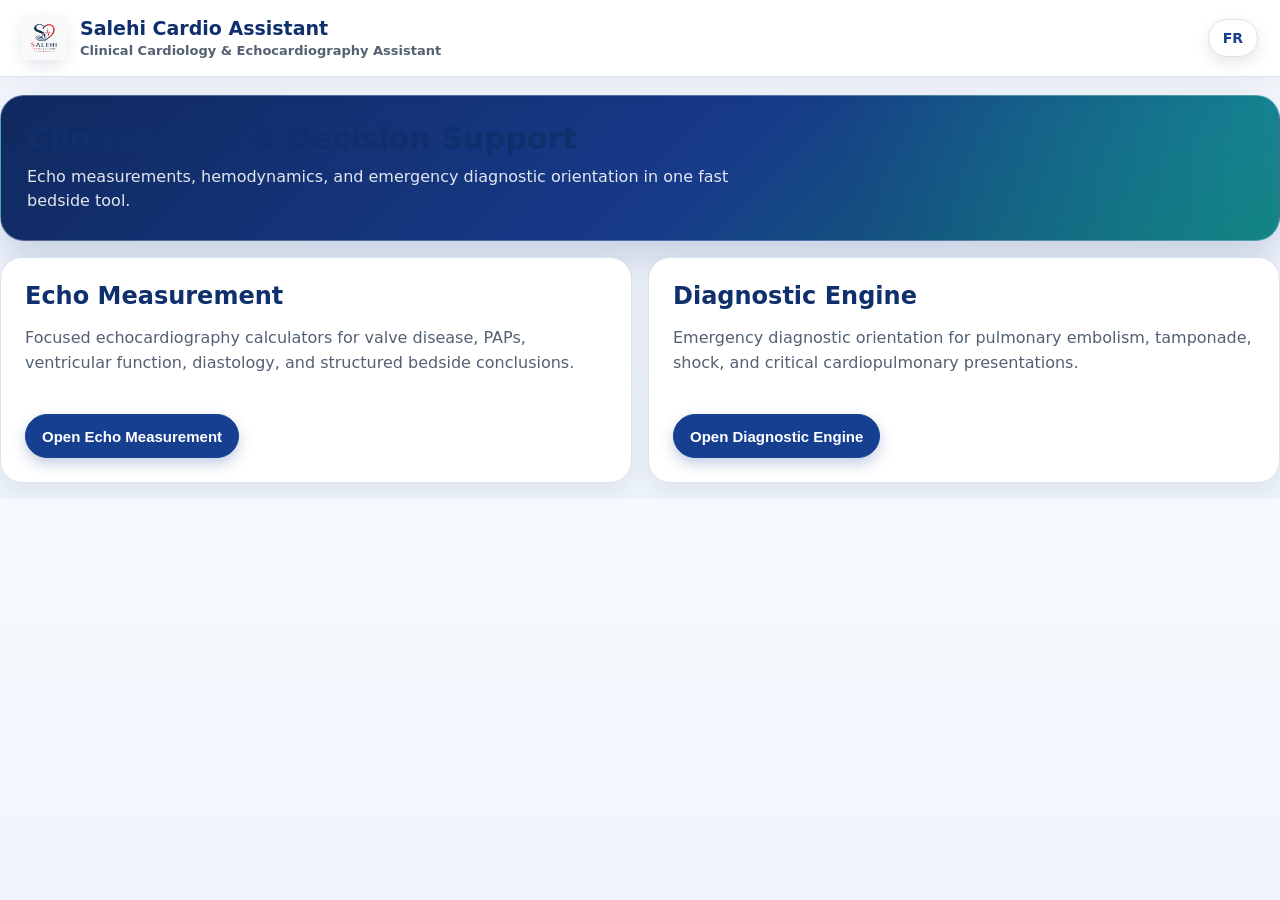
==== index.html @ b8d8eabf "Improve Salehi Cardio UI design system" ====
<!DOCTYPE html>
<html lang="en">
<head>
  <meta charset="UTF-8" />
  <meta name="viewport" content="width=device-width, initial-scale=1.0" />
  <title>Salehi Cardio Assistant</title>
  <style>
    :root {
      --primary: #173f8f;
      --primary-dark: #0f2f6d;
      --primary-soft: #eaf1ff;
      --text-main: #0f172a;
      --text-muted: #536173;
      --border: #d9e2ef;
      --surface: #ffffff;
      --surface-soft: #f6f8fc;
      --shadow-soft: 0 8px 24px rgba(15, 23, 42, 0.08);
      --radius-lg: 22px;
      --radius-md: 14px;
      --radius-sm: 10px;
      --bg: #f3f6fb;
      --card: var(--surface);
      --text: var(--text-main);
      --muted: var(--text-muted);
      --success: #0f9f6e;
      --warning: #d48a00;
      --danger: #dc3d3d;
      --neutral: #64748b;
    }

    * { box-sizing: border-box; }

    body {
      margin: 0;
      font-family: Arial, Helvetica, sans-serif;
      background: var(--bg);
      color: var(--text);
    }

    .app-header {
      display: flex;
      align-items: center;
      gap: 14px;
      padding: 14px 18px;
      background: rgba(255,255,255,.96);
      border-bottom: 1px solid rgba(217,225,236,.85);
      box-shadow: 0 10px 28px rgba(15,23,42,.06);
      position: sticky;
      top: 0;
      z-index: 20;
      backdrop-filter: blur(14px);
    }

    .app-logo-shell {
      width: 44px;
      height: 44px;
      display: inline-flex;
      align-items: center;
      justify-content: center;
      flex: 0 0 44px;
      background: #ffffff;
      border: 1px solid rgba(217,225,236,.9);
      border-radius: 14px;
      box-shadow: 0 8px 18px rgba(15,41,95,.12);
    }

    .app-logo {
      width: 44px;
      height: 44px;
      object-fit: contain;
    }

    .app-title h1 {
      font-size: 19px;
      color: #10295f;
      margin: 0;
      line-height: 1.1;
    }

    .app-title p {
      margin: 4px 0 0;
      color: #5f6b7a;
      font-size: 13px;
      font-weight: 700;
    }

    .topbar {
      background: linear-gradient(135deg, var(--primary), var(--primary-dark));
      color: white;
      padding: 24px 20px;
      box-shadow: 0 6px 18px rgba(0,0,0,.12);
      position: sticky;
      top: 0;
      z-index: 10;
    }

    .topbar h1 {
      margin: 0 0 6px;
      font-size: 28px;
    }

    .topbar p, .topbar small {
      margin: 0;
      opacity: .95;
    }

    .app {
      max-width: 1400px;
      margin: 20px auto 40px;
      padding: 0 16px;
    }

    .tabs {
      display: grid;
      grid-template-columns: repeat(auto-fit, minmax(140px, 1fr));
      gap: 10px;
      margin-bottom: 16px;
    }

    .tab-btn {
      border: 1px solid var(--border);
      background: white;
      color: var(--text);
      border-radius: 12px;
      padding: 12px 10px;
      font-weight: 700;
      cursor: pointer;
    }

    .tab-btn.active {
      background: var(--primary);
      color: white;
      border-color: var(--primary);
    }

    .panel { display: none; }
    .panel.active { display: block; }

    .card {
      background: var(--card);
      border: 1px solid var(--border);
      border-radius: 16px;
      padding: 20px;
      box-shadow: 0 8px 20px rgba(15,23,42,.05);
      margin-bottom: 16px;
    }

    .home-hero {
      margin: 18px 0 16px;
      padding: 26px;
      border-radius: 24px;
      background:
        radial-gradient(circle at top right, rgba(34,211,238,.24), transparent 34%),
        linear-gradient(135deg, #10295f 0%, #173a8a 54%, #0f766e 100%);
      color: #ffffff;
      box-shadow: 0 20px 48px rgba(16,41,95,.22);
    }

    .home-hero h2 {
      margin: 0 0 8px;
      font-size: 30px;
      line-height: 1.15;
    }

    .home-hero p {
      max-width: 760px;
      margin: 0;
      color: rgba(255,255,255,.88);
      font-size: 16px;
      line-height: 1.55;
    }

    .home-card {
      min-height: 0;
      border-radius: 22px;
      padding: 22px;
      border: 1px solid rgba(217,225,236,.9);
      box-shadow: 0 16px 38px rgba(16,41,95,.1);
      background: linear-gradient(180deg, #ffffff 0%, #f8fbff 100%);
    }

    .home-card h2 {
      color: #10295f;
      margin-bottom: 8px;
    }

    .home-card .sub {
      min-height: 72px;
      margin-bottom: 10px;
    }

    .grid-2 {
      display: grid;
      grid-template-columns: 1fr 1fr;
      gap: 16px;
    }

    .grid-3 {
      display: grid;
      grid-template-columns: repeat(3, 1fr);
      gap: 16px;
    }

    h2, h3 {
      margin-top: 0;
    }

    p.sub {
      color: var(--muted);
      line-height: 1.55;
    }

    label {
      display: block;
      margin: 12px 0 6px;
      font-weight: 700;
    }

    input, select, textarea {
      width: 100%;
      border: 1px solid var(--border);
      border-radius: 10px;
      padding: 11px 12px;
      font-size: 15px;
      background: #fbfdff;
    }

    textarea {
      min-height: 140px;
      resize: vertical;
    }

    .actions {
      display: flex;
      gap: 10px;
      margin-top: 16px;
      flex-wrap: wrap;
    }

    button {
      border: none;
      border-radius: 12px;
      padding: 12px 16px;
      font-size: 15px;
      font-weight: 700;
      cursor: pointer;
    }

    .primary {
      background: var(--primary);
      color: white;
    }

    .secondary,
    .btn.secondary {
      background: #eef3f8;
      color: #10295f;
      border: 1px solid #d9e1ec;
    }

    .secondary:hover,
    .btn.secondary:hover {
      background: #dbeafe;
    }

    .danger-btn {
      background: var(--danger);
      color: white;
    }

    .result-grid {
      display: grid;
      grid-template-columns: repeat(3, 1fr);
      gap: 12px;
    }

    .metric {
      border: 1px solid var(--border);
      border-radius: 12px;
      padding: 14px;
      background: #fbfdff;
    }

    .metric .label {
      font-size: 13px;
      color: var(--muted);
      margin-bottom: 6px;
    }

    .metric .value {
      font-size: 24px;
      font-weight: 800;
    }

    .metric .unit {
      font-size: 12px;
      color: var(--muted);
      margin-top: 4px;
    }

    .status-box {
      border-radius: 14px;
      padding: 16px;
      font-weight: 700;
      line-height: 1.5;
      border-left: 6px solid var(--neutral);
      background: #f8fafc;
    }

    .status-box.success {
      border-left-color: var(--success);
      background: rgba(15,159,110,.08);
      color: #0b6d4b;
    }

    .status-box.warning {
      border-left-color: var(--warning);
      background: rgba(212,138,0,.08);
      color: #8a5d00;
    }

    .status-box.danger {
      border-left-color: var(--danger);
      background: rgba(220,61,61,.08);
      color: #9f2121;
    }

    .status-box.neutral {
      border-left-color: var(--neutral);
      color: #475569;
    }

    .alerts {
      display: flex;
      flex-direction: column;
      gap: 10px;
      margin-top: 12px;
    }

    .alert-item {
      border-radius: 10px;
      padding: 12px 14px;
      font-size: 14px;
      line-height: 1.5;
    }

    .alert-item.warning {
      background: rgba(212,138,0,.1);
      color: #7a5300;
      border: 1px solid rgba(212,138,0,.2);
    }

    .alert-item.danger {
      background: rgba(220,61,61,.1);
      color: #8d2424;
      border: 1px solid rgba(220,61,61,.2);
    }

    .alert-item.success {
      background: rgba(15,159,110,.1);
      color: #0b6d4b;
      border: 1px solid rgba(15,159,110,.2);
    }

    .summary-box {
      border: 1px solid var(--border);
      background: #fbfdff;
      border-radius: 12px;
      padding: 16px;
      line-height: 1.6;
      white-space: pre-line;
    }

    @media (max-width: 1100px) {
      .tabs, .grid-3, .result-grid {
        grid-template-columns: repeat(2,1fr);
      }
    }

    @media (max-width: 800px) {
      .tabs, .grid-2, .grid-3, .result-grid {
        grid-template-columns: 1fr;
      }
    }
    .back-btn {
  display: inline-flex;
  align-items: center;
  gap: 8px;
  margin: 24px 0 10px 0;
  padding: 14px 22px;
  border: none;
  border-radius: 18px;
  background: #173d8f;
  color: white;
  font-size: 18px;
  font-weight: 700;
  cursor: pointer;
  box-shadow: 0 8px 20px rgba(23, 61, 143, 0.22);
}

.back-btn:hover {
  background: #0f2d6b;
}
 .panel {
  display: none;
}

.panel.active {
  display: block;
}  
    .lang-switch {
  position: static;
  margin-left: auto;
  z-index: 9999;
  background: white;
  color: var(--primary);
  text-decoration: none;
  font-weight: 800;
  font-size: 14px;
  border-radius: 999px;
  padding: 8px 14px;
  border: 1px solid rgba(255,255,255,.8);
  box-shadow: 0 4px 12px rgba(0,0,0,.18);
}

.lang-switch:hover {
  background: #e7edf7;
}

@media (max-width: 600px) {
  .app-header {
    align-items: flex-start;
    gap: 10px;
    padding: 12px;
  }

  .app-title h1 {
    font-size: 17px;
  }

  .app-title p {
    font-size: 12px;
  }

  .home-hero {
    padding: 22px 18px;
    border-radius: 20px;
  }

  .home-hero h2 {
    font-size: 24px;
  }

  .lang-switch {
    margin-left: auto;
    padding: 7px 12px;
    font-size: 13px;
  }
}

  .info-btn {
    margin-left: 6px;
    width: 20px;
    height: 20px;
    border-radius: 50%;
    border: none;
    background: #2c5aa0;
    color: white;
    font-size: 12px;
    font-weight: 700;
    cursor: pointer;
    padding: 0;
    line-height: 20px;
  }

  .info-btn:hover {
    background: #173a8a;
  }

  .info-modal-backdrop {
    position: fixed;
    inset: 0;
    display: none;
    align-items: center;
    justify-content: center;
    padding: 18px;
    background: rgba(15, 23, 42, 0.45);
    z-index: 1000;
  }

  .info-modal-backdrop.active {
    display: flex;
  }

  .info-modal {
    width: min(640px, 100%);
    max-height: min(82vh, 760px);
    overflow: auto;
    background: #fff;
    border-radius: 18px;
    box-shadow: 0 24px 70px rgba(15, 23, 42, 0.28);
    padding: 22px;
  }

  .info-modal-header {
    display: flex;
    align-items: flex-start;
    justify-content: space-between;
    gap: 16px;
    margin-bottom: 12px;
  }

  .info-modal-header h3 {
    margin: 0;
    color: #18345f;
    font-size: 20px;
  }

  .info-modal-close {
    width: 34px;
    height: 34px;
    border: 1px solid #d8e0ec;
    border-radius: 50%;
    background: #f7f9fc;
    color: #24364f;
    cursor: pointer;
    font-size: 20px;
    line-height: 1;
  }

  .info-modal-body {
    color: #24364f;
    font-size: 14px;
    line-height: 1.55;
    white-space: pre-line;
  }

    body {
      background: linear-gradient(180deg, #f7faff 0%, #eef4fb 100%);
      color: var(--text-main);
      font-family: system-ui, -apple-system, BlinkMacSystemFont, "Segoe UI", sans-serif;
      text-rendering: optimizeLegibility;
    }

    .app-header {
      padding: 16px 22px;
      background: rgba(255, 255, 255, 0.92);
      border-bottom: 1px solid rgba(217, 226, 239, 0.88);
      box-shadow: 0 8px 24px rgba(15, 23, 42, 0.06);
    }

    .app-logo-shell {
      border-color: var(--border);
      border-radius: var(--radius-md);
      box-shadow: 0 6px 16px rgba(15, 47, 109, 0.12);
    }

    .app-title h1,
    .home-card h2,
    h2,
    h3 {
      color: var(--primary-dark);
      letter-spacing: 0;
    }

    .app-title p,
    p.sub {
      color: var(--text-muted);
    }

    .app {
      max-width: 1280px;
      margin: 24px auto 48px;
      padding: 0 18px;
    }

    .card,
    .module-card,
    .panel-card,
    .home-card {
      background: var(--surface);
      border: 1px solid var(--border);
      border-radius: var(--radius-lg);
      box-shadow: var(--shadow-soft);
      padding: 24px;
      transition: transform 0.2s ease, box-shadow 0.2s ease, border-color 0.2s ease;
    }

    .card:hover,
    .module-card:hover,
    .home-card:hover {
      transform: translateY(-2px);
      box-shadow: 0 12px 28px rgba(15, 23, 42, 0.12);
      border-color: #cbd8ea;
    }

    .home-hero {
      border: 1px solid rgba(217, 226, 239, 0.32);
      box-shadow: 0 18px 42px rgba(15, 47, 109, 0.2);
    }

    label {
      color: var(--text-main);
      line-height: 1.35;
    }

    input,
    select,
    textarea {
      border: 1px solid var(--border);
      border-radius: var(--radius-md);
      padding: 14px 16px;
      min-height: 48px;
      font-size: 1rem;
      background: #fff;
      color: var(--text-main);
      transition: border-color 0.2s ease, box-shadow 0.2s ease, background 0.2s ease;
    }

    input:focus,
    select:focus,
    textarea:focus {
      outline: none;
      border-color: var(--primary);
      box-shadow: 0 0 0 4px rgba(23, 63, 143, 0.12);
    }

    button,
    .btn,
    .tab-btn,
    .module-btn,
    .back-btn {
      min-height: 44px;
      border-radius: 999px;
      font-weight: 700;
      transition: transform 0.2s ease, background 0.2s ease, box-shadow 0.2s ease, border-color 0.2s ease;
    }

    .primary,
    button.primary,
    .tab-btn.active,
    .module-btn.primary,
    .back-btn {
      background: var(--primary);
      color: #fff;
      border: 1px solid var(--primary);
      box-shadow: 0 6px 14px rgba(23, 63, 143, 0.25);
    }

    .primary:hover,
    button.primary:hover,
    .tab-btn.active:hover,
    .module-btn.primary:hover,
    .back-btn:hover {
      background: var(--primary-dark);
      border-color: var(--primary-dark);
      transform: translateY(-1px);
    }

    .secondary,
    button.secondary,
    .btn.secondary,
    .tab-btn:not(.active) {
      background: #fff;
      color: var(--primary);
      border: 1px solid var(--border);
      box-shadow: none;
    }

    .secondary:hover,
    button.secondary:hover,
    .btn.secondary:hover,
    .tab-btn:not(.active):hover {
      background: var(--primary-soft);
      border-color: #cfe0ff;
      transform: translateY(-1px);
    }

    .danger-btn {
      border-radius: 999px;
      box-shadow: 0 6px 14px rgba(220, 61, 61, 0.18);
    }

    .lang-switch {
      background: var(--surface);
      color: var(--primary);
      border: 1px solid var(--border);
      box-shadow: 0 6px 16px rgba(15, 23, 42, 0.1);
      min-height: 38px;
      display: inline-flex;
      align-items: center;
      justify-content: center;
    }

    .lang-switch:hover {
      background: var(--primary-soft);
      transform: translateY(-1px);
    }

    .metric,
    .summary-box,
    .conclusion,
    .result,
    .results,
    .interpretation {
      background: var(--primary-soft);
      border: 1px solid #cfe0ff;
      border-radius: var(--radius-md);
      color: var(--text-main);
    }

    .summary-box,
    .conclusion,
    .result,
    .results,
    .interpretation {
      padding: 18px;
      line-height: 1.65;
    }

    .status-box {
      border-radius: var(--radius-md);
      box-shadow: 0 4px 14px rgba(15, 23, 42, 0.04);
    }

    .info-btn {
      display: inline-flex;
      align-items: center;
      justify-content: center;
      width: 26px;
      height: 26px;
      margin-left: 8px;
      border: none;
      border-radius: 50%;
      background: var(--primary);
      color: #fff;
      font-size: 15px;
      font-weight: 800;
      cursor: pointer;
      box-shadow: 0 4px 10px rgba(23, 63, 143, 0.25);
      vertical-align: middle;
      line-height: 1;
      padding: 0;
      flex: 0 0 26px;
    }

    .info-btn:hover {
      background: var(--primary-dark);
      transform: scale(1.05);
    }

    .info-btn:active {
      transform: scale(0.95);
    }

    .info-modal-backdrop,
    .info-modal-backdrop.active {
      position: fixed;
      inset: 0;
      z-index: 9999;
      background: rgba(15, 23, 42, 0.45);
      backdrop-filter: blur(4px);
      align-items: center;
      justify-content: center;
      padding: 20px;
    }

    .info-modal-backdrop {
      display: none;
    }

    .info-modal-backdrop.active {
      display: flex;
    }

    .info-modal,
    .modal-content,
    .info-modal-content {
      position: relative;
      width: min(92vw, 560px);
      max-height: 82vh;
      overflow-y: auto;
      background: #ffffff;
      border-radius: 24px;
      padding: 28px 26px;
      box-shadow: 0 20px 50px rgba(15, 23, 42, 0.25);
      border: 1px solid rgba(217, 226, 239, 0.9);
    }

    .info-modal-header {
      display: block;
      margin-bottom: 16px;
      padding-right: 48px;
    }

    .info-modal-header h3,
    .modal-content h3,
    .info-modal-content h3 {
      margin: 0;
      font-size: 1.35rem;
      color: var(--primary-dark);
      line-height: 1.25;
    }

    .info-modal-body,
    .modal-content p,
    .modal-content pre,
    .info-modal-content p,
    .info-modal-content pre {
      color: var(--text-main);
      font-size: 1rem;
      line-height: 1.65;
      white-space: pre-wrap;
      margin: 0;
      font-family: inherit;
    }

    .modal-close,
    .info-modal-close {
      position: absolute;
      top: 16px;
      right: 16px;
      width: 38px;
      height: 38px;
      display: inline-flex;
      align-items: center;
      justify-content: center;
      border: none;
      border-radius: 50%;
      background: var(--primary);
      color: #ffffff;
      font-size: 24px;
      font-weight: 700;
      line-height: 1;
      cursor: pointer;
      padding: 0;
      box-shadow: 0 6px 14px rgba(23, 63, 143, 0.28);
      transition: transform 0.2s ease, background 0.2s ease, box-shadow 0.2s ease;
    }

    .modal-close:hover,
    .info-modal-close:hover {
      background: var(--primary-dark);
      transform: scale(1.06);
    }

    .modal-close:active,
    .info-modal-close:active {
      transform: scale(0.94);
    }

    .modal-close:focus-visible,
    .info-modal-close:focus-visible {
      outline: 3px solid rgba(23, 63, 143, 0.25);
      outline-offset: 3px;
    }

    @media (max-width: 640px) {
      .app {
        margin: 16px auto 32px;
        padding: 0 12px;
      }

      .app-header {
        align-items: center;
        padding: 12px;
      }

      .card,
      .module-card,
      .panel-card,
      .home-card {
        padding: 20px;
        border-radius: 20px;
      }

      .actions {
        gap: 10px;
      }

      .actions button,
      .actions .btn,
      .module-btn,
      .back-btn {
        width: 100%;
        justify-content: center;
      }

      .info-modal,
      .modal-content,
      .info-modal-content {
        width: 94vw;
        max-height: 84vh;
        padding: 24px 20px;
        border-radius: 22px;
      }

      .info-modal-header {
        padding-right: 44px;
      }

      .modal-close,
      .info-modal-close {
        top: 12px;
        right: 12px;
        width: 36px;
        height: 36px;
        font-size: 22px;
      }
    }
  </style>
</head>
<body>
  <div class="app-header">
    <span class="app-logo-shell">
      <img src="assets/salehi-logo.png" alt="Salehi Logo" class="app-logo">
    </span>
    <div class="app-title">
      <h1>Salehi Cardio Assistant</h1>
      <p>Clinical Cardiology &amp; Echocardiography Assistant</p>
    </div>
    <a class="lang-switch" href="index-fr.html">FR</a>
  </div>

<button id="backBtn" class="back-btn" style="display:none;">← Back</button>
     <section id="dashboard" class="panel active">
  <div class="home-hero">
    <h2>Clinical Echo &amp; Decision Support</h2>
    <p>Echo measurements, hemodynamics, and emergency diagnostic orientation in one fast bedside tool.</p>
  </div>
  <div class="grid-2">
    <div class="card home-card">
      <h2>Echo Measurement</h2>
      <p class="sub">
        Focused echocardiography calculators for valve disease, PAPs, ventricular function,
        diastology, and structured bedside conclusions.
      </p>
      <div class="actions">
        <button class="primary module-btn" data-tab="echo-menu">Open Echo Measurement</button>
      </div>
    </div>

    <div class="card home-card">
      <h2>Diagnostic Engine</h2>
      <p class="sub">
        Emergency diagnostic orientation for pulmonary embolism, tamponade, shock,
        and critical cardiopulmonary presentations.
      </p>
      <div class="actions">
        <button class="primary module-btn" data-tab="diagnostic">Open Diagnostic Engine</button>
      </div>
    </div>
  </div>
    </section>
<section id="echo-menu" class="panel">
  <div class="card">
    <h2>Echo Measurement</h2>
    <p class="sub">
      Choose the echocardiography module you want to use.
    </p>
  </div>

  <div class="grid-3">
    <div class="card">
      <h3>Aortic Stenosis</h3>
      <p class="sub">AVA, mean gradient, Vmax, DVI, indexed AVA.</p>
      <button class="primary module-btn" data-tab="as">Open</button>
    </div>

    <div class="card">
      <h3>Mitral Regurgitation</h3>
      <p class="sub">EROA, regurgitant volume, vena contracta, pulmonary vein flow.</p>
      <button class="primary module-btn" data-tab="mr">Open</button>
    </div>

    <div class="card">
      <h3>Mitral Stenosis</h3>
      <p class="sub">MVA by PHT, mean gradient, PAPs, rhythm and severity logic.</p>
      <button class="primary module-btn" data-tab="ms">Open</button>
    </div>

    <div class="card">
      <h3>Aortic Regurgitation</h3>
      <p class="sub">Vena contracta, PHT, holodiastolic flow reversal, LV impact.</p>
      <button class="primary module-btn" data-tab="ar">Open</button>
    </div>

    <div class="card">
      <h3>TR / PAPs</h3>
      <p class="sub">TR Vmax, estimated RAP, PAPs and TR severity support.</p>
      <button class="primary module-btn" data-tab="tr">Open</button>
    </div>

    <div class="card">
      <h3>Systolic / Diastolic</h3>
      <p class="sub">LVEF, TAPSE, S’, E/e’, e’, TR velocity and diastolic profile.</p>
      <button class="primary module-btn" data-tab="function">Open</button>
    </div>
  </div>
</section>
   <section id="diagnostic" class="panel">
  <div class="card">
    <h2>Diagnostic Engine</h2>
    <p class="sub">
      Module d’aide à l’orientation diagnostique en urgence : embolie pulmonaire,
      tamponnade, choc et situations critiques.
    </p>
  </div>

  <div class="grid-3">
    <div class="card">
      <h3>Embolie pulmonaire – Echo RV Strain</h3>
      <p class="sub">
        Évaluation rapide du retentissement droit en cas de suspicion d’embolie pulmonaire aiguë.
      </p>
      <button class="primary module-btn" data-tab="pe">Open</button>
    </div>

    <div class="card">
      <h3>Tamponnade cardiaque</h3>
      <p class="sub">
        Épanchement péricardique, collapsus OD/VD, VCI pléthorique,
        variations respiratoires Doppler et profil de choc obstructif.
      </p>
      <button class="primary module-btn" data-tab="tamponade">Open</button>
    </div>

    <div class="card">
      <h3>Choc</h3>
      <p class="sub">
        Orientation échographique rapide : choc cardiogénique, obstructif,
        hypovolémique ou distributif.
      </p>
      <button class="primary module-btn" data-tab="shock">Open</button>
    </div>
    <div class="card">
  <h3>Pulmonary Edema</h3>
  <p class="sub">
    Clinical and echocardiographic orientation between cardiogenic pulmonary edema
    and non-cardiogenic / pulmonary origin.
  </p>
  <button class="primary module-btn" data-tab="pulmonary-edema">Open</button>
</div>
  </div>
</section>
    <section id="as" class="panel">
      <div class="card">
        <h2>Aortic Stenosis</h2>
        <p class="sub">Integrated valve quantification, indexed flow, EF, and basic diastolic context.</p>
      </div>

      <div class="grid-2">
        <div class="card">
          <h3>Valve Measurements</h3>
          <label>LVOT Diameter (cm) <button type="button" class="info-btn" onclick="showInfo('lvot_diameter')">?</button></label><input id="as_lvot" type="number" step="0.01">
          <label>VTI LVOT (cm) <button type="button" class="info-btn" onclick="showInfo('lvot_vti')">?</button></label><input id="as_vti_lvot" type="number" step="0.1">
          <label>VTI Aortic Valve (cm) <button type="button" class="info-btn" onclick="showInfo('av_vti')">?</button></label><input id="as_vti_ao" type="number" step="0.1">
          <label>Vmax Aortic Valve (m/s) <button type="button" class="info-btn" onclick="showInfo('av_vmax')">?</button></label><input id="as_vmax" type="number" step="0.1">
          <label>Mean Gradient (mmHg) <button type="button" class="info-btn" onclick="showInfo('av_mean_gradient')">?</button></label><input id="as_gradient" type="number" step="1">
        </div>

        <div class="card">
          <h3>Hemodynamic Context</h3>
          <label>Height (cm) <button type="button" class="info-btn" onclick="showInfo('height_bsa')">?</button></label><input id="as_height" type="number" step="1">
          <label>Weight (kg) <button type="button" class="info-btn" onclick="showInfo('weight_bsa')">?</button></label><input id="as_weight" type="number" step="0.1">
          <label>LVEF (%) <button type="button" class="info-btn" onclick="showInfo('lvef')">?</button></label><input id="as_ef" type="number" step="1">
          <label>Average E/e′ (optional) <button type="button" class="info-btn" onclick="showInfo('e_over_e')">?</button></label><input id="as_eovere" type="number" step="0.1">
          <label>LAVI mL/m² (optional) <button type="button" class="info-btn" onclick="showInfo('lavi')">?</button></label><input id="as_lavi" type="number" step="1">
          <label>GLS (%) (optional)</label><input id="as_gls" type="number" step="0.1">
          <label>e′ septal (cm/s) (optional) <button type="button" class="info-btn" onclick="showInfo('eprime')">?</button></label><input id="as_eprime" type="number" step="0.1">
          <label>TR velocity (m/s) (optional) <button type="button" class="info-btn" onclick="showInfo('tr_velocity')">?</button></label><input id="as_trv" type="number" step="0.1">
          <div class="actions">
            <button class="primary" onclick="calculateAS()">Calculate AS</button>
            <button type="button" class="btn secondary" onclick="resetPanel('as')">Reset</button>
          </div>
        </div>
      </div>

      <div class="grid-2">
        <div class="card">
          <h3>Key Results</h3>
          <div id="as_results" class="result-grid"></div>
        </div>
        <div class="card">
          <h3>Integrated Interpretation</h3>
          <div id="as_status" class="status-box neutral">Awaiting data...</div>
          <div id="as_alerts" class="alerts"></div>
        </div>
      </div>

      <div class="card">
        <h3>Automated Conclusion</h3>
        <div id="as_conclusion" class="summary-box">Fill the fields and calculate.</div>
      </div>
    </section>

    <section id="mr" class="panel">
      <div class="card">
        <h2>Mitral Regurgitation</h2>
        <p class="sub">PISA-based quantification with multiparametric support.</p>
      </div>

      <div class="grid-2">
        <div class="card">
          <label>PISA radius (cm) <button type="button" class="info-btn" onclick="showInfo('pisa')">?</button></label><input id="mr_r" type="number" step="0.01">
          <label>Aliasing velocity Va (cm/s) <button type="button" class="info-btn" onclick="showInfo('va')">?</button></label><input id="mr_va" type="number" step="1">
          <label>MR peak velocity (cm/s) <button type="button" class="info-btn" onclick="showInfo('mr_velocity')">?</button></label><input id="mr_vmax" type="number" step="1">
          <label>MR VTI (cm) <button type="button" class="info-btn" onclick="showInfo('mr_vti')">?</button></label><input id="mr_vti" type="number" step="1">
          <label>Vena contracta (mm) (optional) <button type="button" class="info-btn" onclick="showInfo('vena_contracta_mr')">?</button></label><input id="mr_vc" type="number" step="0.1">
          <label>Mechanism</label>
          <select id="mr_mech">
            <option value="primary">Primary</option>
            <option value="secondary">Secondary</option>
          </select>
          <div class="actions">
            <button class="primary" onclick="calculateMR()">Calculate MR</button>
            <button type="button" class="btn secondary" onclick="resetPanel('mr')">Reset</button>
          </div>
        </div>

        <div class="card">
          <h3>Results</h3>
          <div id="mr_results" class="result-grid"></div>
          <div id="mr_status" class="status-box neutral">Awaiting data...</div>
          <div id="mr_alerts" class="alerts"></div>
          <div id="mr_conclusion" class="summary-box" style="margin-top:12px;">Fill the fields and calculate.</div>
        </div>
      </div>
    </section>

    <section id="ms" class="panel">
      <div class="card">
        <h2>Mitral Stenosis</h2>
        <p class="sub">PHT-based area, gradient, and practical grading.</p>
      </div>

      <div class="grid-2">
        <div class="card">
          <label>PHT (ms) <button type="button" class="info-btn" onclick="showInfo('mitral_pht')">?</button></label><input id="ms_pht" type="number" step="1">
          <label>Mean gradient (mmHg) <button type="button" class="info-btn" onclick="showInfo('mitral_mean_gradient')">?</button></label><input id="ms_grad" type="number" step="1">
          <label>Heart rate (bpm) <button type="button" class="info-btn" onclick="showInfo('heart_rate_gradient')">?</button></label><input id="ms_hr" type="number" step="1">
          <label>Rhythm <button type="button" class="info-btn" onclick="showInfo('rhythm_gradient')">?</button></label>
          <select id="ms_rhythm">
            <option value="sinus">Sinus</option>
            <option value="af">AF</option>
          </select>
          <div class="actions">
            <button class="primary" onclick="calculateMS()">Calculate MS</button>
            <button type="button" class="btn secondary" onclick="resetPanel('ms')">Reset</button>
          </div>
        </div>

        <div class="card">
          <h3>Results</h3>
          <div id="ms_results" class="result-grid"></div>
          <div id="ms_status" class="status-box neutral">Awaiting data...</div>
          <div id="ms_alerts" class="alerts"></div>
          <div id="ms_conclusion" class="summary-box" style="margin-top:12px;">Fill the fields and calculate.</div>
        </div>
      </div>
    </section>
        <section id="ar" class="panel">
      <div class="card">
        <h2>Aortic Regurgitation</h2>
        <p class="sub">Simplified multiparametric AR support.</p>
      </div>

      <div class="grid-2">
        <div class="card">
          <label>Pressure half-time (ms) <button type="button" class="info-btn" onclick="showInfo('ar_pht')">?</button></label><input id="ar_pht" type="number" step="1">
          <label>Vena contracta (mm) <button type="button" class="info-btn" onclick="showInfo('vena_contracta_ar')">?</button></label><input id="ar_vc" type="number" step="0.1">
          <label>Holodiastolic flow reversal in descending aorta <button type="button" class="info-btn" onclick="showInfo('holodiastolic_flow_reversal')">?</button></label>
          <select id="ar_flowrev">
            <option value="no">No</option>
            <option value="yes">Yes</option>
          </select>
          <div class="actions">
            <button class="primary" onclick="calculateAR()">Calculate AR</button>
            <button type="button" class="btn secondary" onclick="resetPanel('ar')">Reset</button>
          </div>
        </div>

        <div class="card">
          <h3>Results</h3>
          <div id="ar_results" class="result-grid"></div>
          <div id="ar_status" class="status-box neutral">Awaiting data...</div>
          <div id="ar_alerts" class="alerts"></div>
          <div id="ar_conclusion" class="summary-box" style="margin-top:12px;">Fill the fields and calculate.</div>
        </div>
      </div>
    </section>

    <section id="tr" class="panel">
      <div class="card">
        <h2>TR / PAPs</h2>
        <p class="sub">TR velocity, RAP estimate, PAPs, and simple TR severity support.</p>
      </div>

      <div class="grid-2">
        <div class="card">
          <label>TR velocity (m/s) <button type="button" class="info-btn" onclick="showInfo('tr_velocity')">?</button></label><input id="tr_vmax" type="number" step="0.1">
          <label>IVC diameter (mm) <button type="button" class="info-btn" onclick="showInfo('ivc_diameter')">?</button></label>
<input id="tr_ivc" type="number" step="1" placeholder="e.g. 18">

<label>IVC collapsibility (%) <button type="button" class="info-btn" onclick="showInfo('ivc_collapsibility')">?</button></label>
<input id="tr_ivc_collapse" type="number" step="1" placeholder="e.g. 50">
          <label>Vena contracta TR (mm) (optional) <button type="button" class="info-btn" onclick="showInfo('vena_contracta_tr')">?</button></label><input id="tr_vc" type="number" step="0.1">
          <div class="actions">
            <button class="primary" onclick="calculateTR()">Calculate TR/PAPs</button>
            <button type="button" class="btn secondary" onclick="resetPanel('tr')">Reset</button>
          </div>
        </div>

        <div class="card">
          <h3>Results</h3>
          <div id="tr_results" class="result-grid"></div>
          <div id="tr_status" class="status-box neutral">Awaiting data...</div>
          <div id="tr_alerts" class="alerts"></div>
          <div id="tr_conclusion" class="summary-box" style="margin-top:12px;">Fill the fields and calculate.</div>
        </div>
      </div>
    </section>

 <section id="function" class="panel">
  <div class="card">
    <h2>Systolic / Diastolic Function</h2>
    <p class="sub">
      Practical ventricular function and filling-pressure assessment for standard echo machines without strain.
    </p>
  </div>

  <div class="grid-2">
    <div class="card">
      <h3>Body size & Left atrium</h3>

      <label>Height (cm) <button type="button" class="info-btn" onclick="showInfo('height_bsa')">?</button></label>
      <input id="fn_height" type="number" step="1" placeholder="e.g. 170">

      <label>Weight (kg) <button type="button" class="info-btn" onclick="showInfo('weight_bsa')">?</button></label>
      <input id="fn_weight" type="number" step="1" placeholder="e.g. 70">

      <label>LA length / Longitudinal diameter (cm) <button type="button" class="info-btn" onclick="showInfo('la_length')">?</button></label>
      <input id="fn_la_length" type="number" step="0.1" placeholder="e.g. 5.2">

      <label>LA width / Transverse diameter (cm) <button type="button" class="info-btn" onclick="showInfo('la_width')">?</button></label>
      <input id="fn_la_width" type="number" step="0.1" placeholder="e.g. 4.0">

      <label>LA depth / Antero-posterior diameter (cm) <button type="button" class="info-btn" onclick="showInfo('la_depth')">?</button></label>
      <input id="fn_la_depth" type="number" step="0.1" placeholder="e.g. 3.8">
    </div>

    <div class="card">
      <h3>Systolic function</h3>

      <label>LVEF (%) <button type="button" class="info-btn" onclick="showInfo('lvef')">?</button></label>
      <input id="fn_ef" type="number" step="1" placeholder="e.g. 55">

      <label>Fractional shortening FS (%) - optional <button type="button" class="info-btn" onclick="showInfo('fractional_shortening')">?</button></label>
      <input id="fn_fs" type="number" step="1" placeholder="e.g. 30">

      <label>MAPSE (mm) - optional <button type="button" class="info-btn" onclick="showInfo('mapse')">?</button></label>
      <input id="fn_mapse" type="number" step="0.1" placeholder="e.g. 12">

      <label>Mitral annular S′ lateral (cm/s) - optional <button type="button" class="info-btn" onclick="showInfo('mitral_sprime')">?</button></label>
      <input id="fn_sprime_mitral" type="number" step="0.1" placeholder="e.g. 8.5">
    </div>

    <div class="card">
      <h3>Diastolic function</h3>

      <label>E/A ratio <button type="button" class="info-btn" onclick="showInfo('ea_ratio')">?</button></label>
      <input id="fn_ea" type="number" step="0.1" placeholder="e.g. 1.1">

      <label>E/e′ average <button type="button" class="info-btn" onclick="showInfo('e_over_e')">?</button></label>
      <input id="fn_eovere" type="number" step="0.1" placeholder="e.g. 10">

      <label>e′ septal (cm/s) <button type="button" class="info-btn" onclick="showInfo('septal_eprime')">?</button></label>
      <input id="fn_eprime_septal" type="number" step="0.1" placeholder="e.g. 7">

      <label>e′ lateral (cm/s) <button type="button" class="info-btn" onclick="showInfo('lateral_eprime')">?</button></label>
      <input id="fn_eprime_lateral" type="number" step="0.1" placeholder="e.g. 10">

      <label>TR velocity (m/s) <button type="button" class="info-btn" onclick="showInfo('tr_velocity')">?</button></label>
      <input id="fn_trv" type="number" step="0.1" placeholder="e.g. 2.6">

      <div class="actions">
        <button class="primary" onclick="calculateFunction()">Calculate Function</button>
        <button type="button" class="btn secondary" onclick="resetPanel('function')">Reset</button>
      </div>
    </div>

    <div class="card">
      <h3>Results</h3>
      <div id="fn_results" class="result-grid"></div>
      <div id="fn_status" class="status-box neutral">Awaiting data...</div>
      <div id="fn_alerts" class="alerts"></div>
      <div id="fn_conclusion" class="summary-box" style="margin-top:12px;">Fill the fields and calculate.</div>
    </div>
  </div>
</section>
    
  <section id="pe" class="panel">
  <h2>Pulmonary Embolism - Echo RV Strain</h2>
  <p class="sub">
    Rapid assessment of right-heart impact in suspected pulmonary embolism.
  </p>

  <div class="card">
  <h3>Clinical status</h3>

  <label>Age <button type="button" class="info-btn" onclick="showInfo('pe_age')">?</button></label>
  <input id="pe_age" type="number" placeholder="e.g. 65">

  <label>SBP / PAS (mmHg) <button type="button" class="info-btn" onclick="showInfo('pe_hypotension')">?</button></label>
  <input id="pe_sbp" type="number" placeholder="e.g. 110">

  <label>Heart rate / FC (bpm) <button type="button" class="info-btn" onclick="showInfo('pe_tachycardia')">?</button></label>
  <input id="pe_hr" type="number" placeholder="e.g. 115">

  <label>SpO₂ (%) <button type="button" class="info-btn" onclick="showInfo('pe_desaturation')">?</button></label>
  <input id="pe_spo2" type="number" placeholder="e.g. 92">

  <label>Shock, vasopressors, or cardiac arrest? <button type="button" class="info-btn" onclick="showInfo('pe_hypotension')">?</button></label>
  <select id="pe_shock">
    <option value="no">No</option>
    <option value="yes">Yes</option>
  </select>
</div>

<div class="card">
  <h3>Pre-test probability: Revised Geneva Score</h3>

  <label>Previous DVT or PE <button type="button" class="info-btn" onclick="showInfo('pe_previous_vte')">?</button></label>
  <select id="pe_geneva_prev_vte">
    <option value="no">No</option>
    <option value="yes">Yes</option>
  </select>

  <label>Surgery or fracture within the last month <button type="button" class="info-btn" onclick="showInfo('pe_surgery')">?</button></label>
  <select id="pe_geneva_surgery">
    <option value="no">No</option>
    <option value="yes">Yes</option>
  </select>

  <label>Active cancer <button type="button" class="info-btn" onclick="showInfo('pe_cancer')">?</button></label>
  <select id="pe_geneva_cancer">
    <option value="no">No</option>
    <option value="yes">Yes</option>
  </select>

  <label>Unilateral lower limb pain <button type="button" class="info-btn" onclick="showInfo('pe_limb_pain')">?</button></label>
  <select id="pe_geneva_unilateral_pain">
    <option value="no">No</option>
    <option value="yes">Yes</option>
  </select>

  <label>Hemoptysis <button type="button" class="info-btn" onclick="showInfo('pe_hemoptysis')">?</button></label>
  <select id="pe_geneva_hemoptysis">
    <option value="no">No</option>
    <option value="yes">Yes</option>
  </select>

  <label>Pain on lower limb deep venous palpation and unilateral edema <button type="button" class="info-btn" onclick="showInfo('pe_dvt_signs')">?</button></label>
  <select id="pe_geneva_deep_pain_edema">
    <option value="no">No</option>
    <option value="yes">Yes</option>
  </select>
</div>

<div class="card">
  <h3>DVT / Embolic source assessment</h3>

  <label>Clinical signs of lower limb DVT <button type="button" class="info-btn" onclick="showInfo('pe_dvt_signs')">?</button></label>
  <select id="pe_dvt_symptoms">
    <option value="none">No clear lower limb signs</option>
    <option value="unilateral_pain">Unilateral lower limb pain</option>
    <option value="unilateral_edema">Unilateral lower limb edema</option>
    <option value="pain_and_edema">Pain + unilateral edema</option>
  </select>

  <label>Venous compression ultrasound <button type="button" class="info-btn" onclick="showInfo('pe_compression_us')">?</button></label>
  <select id="pe_dvt_compression">
    <option value="not_done">Not done</option>
    <option value="compressible">Veins compressible</option>
    <option value="noncompressible_distal">Distal non-compressible vein</option>
    <option value="noncompressible_proximal">Proximal non-compressible vein</option>
  </select>

  <label>Side</label>
  <select id="pe_dvt_side">
    <option value="unknown">Unknown / not applicable</option>
    <option value="right">Right</option>
    <option value="left">Left</option>
    <option value="bilateral">Bilateral</option>
  </select>
</div>

<div class="card">
  <h3>Echo RV strain</h3>

  <label>RV/LV ratio <button type="button" class="info-btn" onclick="showInfo('pe_rv_dilation')">?</button></label>
  <input id="pe_rvlv" type="number" step="0.1" placeholder="e.g. 1.1">

  <label>TAPSE (mm) <button type="button" class="info-btn" onclick="showInfo('pe_tapse')">?</button></label>
  <input id="pe_tapse" type="number" placeholder="e.g. 15">

  <label>RV S′ (cm/s) <button type="button" class="info-btn" onclick="showInfo('pe_rv_sprime')">?</button></label>
  <input id="pe_sprime" type="number" step="0.1" placeholder="e.g. 8.5">

  <label>D-shape LV in PSAX <button type="button" class="info-btn" onclick="showInfo('pe_d_shape')">?</button></label>
  <select id="pe_dshape">
    <option value="none">Absent</option>
    <option value="systolic">Systolic D-shape</option>
    <option value="both">Systolic + diastolic D-shape</option>
  </select>

  <label>McConnell sign <button type="button" class="info-btn" onclick="showInfo('pe_mcconnell')">?</button></label>
  <select id="pe_mcconnell">
    <option value="no">No</option>
    <option value="yes">Yes</option>
  </select>

  <label>TR velocity (m/s) <button type="button" class="info-btn" onclick="showInfo('pe_tr_velocity')">?</button></label>
  <input id="pe_trv" type="number" step="0.1" placeholder="e.g. 3.2">

  <label>IVC diameter / VCI (mm) <button type="button" class="info-btn" onclick="showInfo('pe_ivc')">?</button></label>
  <input id="pe_ivc" type="number" placeholder="e.g. 22">

  <label>IVC collapsibility / collapsibilité VCI (%) <button type="button" class="info-btn" onclick="showInfo('pe_ivc')">?</button></label>
  <input id="pe_ivc_collapse" type="number" placeholder="e.g. 35">
</div>

<div class="card">
  <h3>Biomarkers</h3>

  <label>Troponin <button type="button" class="info-btn" onclick="showInfo('pe_troponin')">?</button></label>
  <select id="pe_troponin">
    <option value="negative">Negative</option>
    <option value="positive">Positive</option>
  </select>

  <label>BNP / NT-proBNP <button type="button" class="info-btn" onclick="showInfo('pe_bnp')">?</button></label>
  <select id="pe_bnp">
    <option value="unknown">Unknown</option>
    <option value="negative">Negative</option>
    <option value="positive">Positive</option>
  </select>

  <div class="actions">
    <button class="primary" onclick="calculatePE()">Calculate PE risk</button>
  </div>
</div>

<div class="grid-2">
  <div class="card">
    <h3>Results</h3>
    <div id="pe_results" class="result-grid"></div>
  </div>

  <div class="card">
    <h3>Interpretation</h3>
    <div id="pe_status" class="status-box neutral">Awaiting data...</div>
    <div id="pe_alerts" class="alerts"></div>
  </div>
</div>

<div class="card">
  <h3>Management</h3>
  <div id="pe_conclusion" class="summary-box">Fill the fields and calculate.</div>
</div>
</section>

<section id="tamponade" class="panel">
  <h2>Tamponnade cardiaque</h2>
  <p class="sub">
    Module d’aide à l’évaluation échocardiographique d’une tamponnade.
  </p>

 <div class="card">
  <h3>Clinical status</h3>

  <label>Hypotension / shock? <button type="button" class="info-btn" onclick="showInfo('tam_hypotension')">?</button></label>
  <select id="tam_shock">
    <option value="no">No</option>
    <option value="yes">Yes</option>
  </select>

  <label>Tachycardia? <button type="button" class="info-btn" onclick="showInfo('tam_tachycardia')">?</button></label>
  <select id="tam_tachy">
    <option value="no">No</option>
    <option value="yes">Yes</option>
  </select>

  <label>Pulsus paradoxus? <button type="button" class="info-btn" onclick="showInfo('tam_pulsus')">?</button></label>
  <select id="tam_pulsus">
    <option value="unknown">Unknown</option>
    <option value="no">No</option>
    <option value="yes">Yes</option>
  </select>
</div>

<div class="card">
  <h3>Echo signs</h3>

  <label>Pericardial effusion size <button type="button" class="info-btn" onclick="showInfo('tam_effusion')">?</button></label>
  <select id="tam_size">
    <option value="none">None</option>
    <option value="small">Small</option>
    <option value="moderate">Moderate</option>
    <option value="large">Large</option>
  </select>

  <label>Right atrial collapse <button type="button" class="info-btn" onclick="showInfo('tam_ra_collapse')">?</button></label>
  <select id="tam_ra_collapse">
    <option value="no">No</option>
    <option value="yes">Yes</option>
  </select>

  <label>Right ventricular diastolic collapse <button type="button" class="info-btn" onclick="showInfo('tam_rv_collapse')">?</button></label>
  <select id="tam_rv_collapse">
    <option value="no">No</option>
    <option value="yes">Yes</option>
  </select>

  <label>IVC dilated and poorly collapsible <button type="button" class="info-btn" onclick="showInfo('tam_ivc')">?</button></label>
  <select id="tam_ivc">
    <option value="no">No</option>
    <option value="yes">Yes</option>
  </select>

  <label>Respiratory variation on Doppler inflow <button type="button" class="info-btn" onclick="showInfo('tam_doppler_variation')">?</button></label>
  <select id="tam_doppler">
    <option value="unknown">Unknown</option>
    <option value="no">No significant variation</option>
    <option value="yes">Significant variation</option>
  </select>

  <div class="actions">
    <button class="primary" onclick="calculateTamponade()">Calculate Tamponade</button>
  </div>
</div>

<div class="grid-2">
  <div class="card">
    <h3>Results</h3>
    <div id="tam_results" class="result-grid"></div>
  </div>

  <div class="card">
    <h3>Interpretation</h3>
    <div id="tam_status" class="status-box neutral">Awaiting data...</div>
    <div id="tam_alerts" class="alerts"></div>
  </div>
</div>

<div class="card">
  <h3>Conduite à tenir</h3>
  <div id="tam_conclusion" class="summary-box">Fill the fields and calculate.</div>
</div>
</section>

<section id="shock" class="panel">
  <h2>Choc - Orientation échographique</h2>
  <p class="sub">
    Module d’orientation rapide devant un état de choc.
  </p>

 <div class="card">
  <h3>Clinical status</h3>

  <label>Hypotension (SBP &lt; 90 mmHg) <button type="button" class="info-btn" onclick="showInfo('shock_hypotension')">?</button></label>
  <select id="shock_hypotension">
    <option value="no">No</option>
    <option value="yes">Yes</option>
  </select>

  <label>Signs of congestion? <button type="button" class="info-btn" onclick="showInfo('shock_congestion')">?</button></label>
  <select id="shock_congestion">
    <option value="no">No</option>
    <option value="yes">Yes</option>
  </select>

  <label>Signs of hypovolemia? <button type="button" class="info-btn" onclick="showInfo('shock_hypovolemia')">?</button></label>
  <select id="shock_hypovolemia">
    <option value="no">No</option>
    <option value="yes">Yes</option>
  </select>
</div>

<div class="card">
  <h3>Echo findings</h3>

  <label>LV function <button type="button" class="info-btn" onclick="showInfo('shock_lv_function')">?</button></label>
  <select id="shock_lv">
    <option value="normal">Normal</option>
    <option value="reduced">Reduced</option>
  </select>

  <label>RV dilatation <button type="button" class="info-btn" onclick="showInfo('shock_rv')">?</button></label>
  <select id="shock_rv">
    <option value="no">No</option>
    <option value="yes">Yes</option>
  </select>

  <label>Pericardial effusion <button type="button" class="info-btn" onclick="showInfo('shock_pericardial_effusion')">?</button></label>
  <select id="shock_effusion">
    <option value="no">No</option>
    <option value="yes">Yes</option>
  </select>

  <label>IVC status <button type="button" class="info-btn" onclick="showInfo('shock_ivc')">?</button></label>
  <select id="shock_ivc">
    <option value="normal">Normal</option>
    <option value="collapsed">Collapsed</option>
    <option value="dilated">Dilated</option>
  </select>

  <div class="actions">
    <button class="primary" onclick="calculateShock()">Calculate Shock</button>
  </div>
</div>

<div class="grid-2">
  <div class="card">
    <h3>Results</h3>
    <div id="shock_results" class="result-grid"></div>
  </div>

  <div class="card">
    <h3>Interpretation</h3>
    <div id="shock_status" class="status-box neutral">Awaiting data...</div>
    <div id="shock_alerts" class="alerts"></div>
  </div>
</div>

<div class="card">
  <h3>Conduite à tenir</h3>
  <div id="shock_conclusion" class="summary-box">Fill the fields and calculate.</div>
</div>
</section>
  <section id="pulmonary-edema" class="panel">
  <div class="card">
    <h2>Pulmonary Edema — Cardiac vs Pulmonary Origin</h2>
    <p class="sub">
      Clinical and echocardiographic support to distinguish cardiogenic pulmonary edema from pulmonary/non-cardiac causes.
    </p>
  </div>

  <div class="grid-2">
    <div class="card">
      <h3>Clinical data</h3>

      <label>Blood pressure / hypertension <button type="button" class="info-btn" onclick="showInfo('edema_bp')">?</button></label>
      <select id="peo_bp">
        <option value="">Select</option>
        <option value="cardiac">High BP or hypertensive crisis</option>
        <option value="neutral">Normal BP</option>
        <option value="pulmonary">Low BP / shock / sepsis context</option>
      </select>

      <label>History of heart disease <button type="button" class="info-btn" onclick="showInfo('edema_cardiogenic')">?</button></label>
      <select id="peo_history">
        <option value="">Select</option>
        <option value="cardiac">HF / ischemic heart disease / valve disease / AF</option>
        <option value="pulmonary">No known cardiac disease</option>
        <option value="neutral">Unknown</option>
      </select>

      <label>Fever / infection / COPD-asthma context <button type="button" class="info-btn" onclick="showInfo('edema_noncardiogenic')">?</button></label>
      <select id="peo_infection">
        <option value="">Select</option>
        <option value="pulmonary">Present</option>
        <option value="neutral">Absent or unclear</option>
      </select>

      <label>Orthopnea / paroxysmal nocturnal dyspnea <button type="button" class="info-btn" onclick="showInfo('edema_orthopnea')">?</button></label>
      <select id="peo_orthopnea">
        <option value="">Select</option>
        <option value="cardiac">Present</option>
        <option value="pulmonary">Absent</option>
        <option value="neutral">Unclear</option>
      </select>

      <label>Peripheral edema / raised JVP <button type="button" class="info-btn" onclick="showInfo('edema_ivc_congestion')">?</button></label>
      <select id="peo_congestion">
        <option value="">Select</option>
        <option value="cardiac">Present</option>
        <option value="pulmonary">Absent</option>
        <option value="neutral">Unclear</option>
      </select>
    </div>

    <div class="card">
      <h3>Echocardiographic data</h3>

      <label>LVEF <button type="button" class="info-btn" onclick="showInfo('edema_lv_function')">?</button></label>
      <select id="peo_lvef">
        <option value="">Select</option>
        <option value="cardiac">Reduced LVEF</option>
        <option value="neutral">Preserved LVEF</option>
        <option value="neutral">Not assessed</option>
      </select>

      <label>LV filling pressures <button type="button" class="info-btn" onclick="showInfo('edema_e_eprime')">?</button></label>
      <select id="peo_filling">
        <option value="">Select</option>
        <option value="cardiac">High: E/e’ elevated / restrictive pattern</option>
        <option value="pulmonary">Normal or low filling pressures</option>
        <option value="neutral">Indeterminate</option>
      </select>

      <label>Left atrium <button type="button" class="info-btn" onclick="showInfo('edema_la')">?</button></label>
      <select id="peo_la">
        <option value="">Select</option>
        <option value="cardiac">Dilated LA</option>
        <option value="pulmonary">Normal LA</option>
        <option value="neutral">Not assessed</option>
      </select>

      <label>Significant valve disease <button type="button" class="info-btn" onclick="showInfo('edema_mr')">?</button></label>
      <select id="peo_valve">
        <option value="">Select</option>
        <option value="cardiac">Severe MR / MS / AS / AR</option>
        <option value="pulmonary">No significant valve disease</option>
        <option value="neutral">Indeterminate</option>
      </select>

      <label>Right ventricle / pulmonary hypertension pattern <button type="button" class="info-btn" onclick="showInfo('edema_rv_pattern')">?</button></label>
      <select id="peo_rv">
        <option value="">Select</option>
        <option value="pulmonary">RV dilatation / D-shape / acute RV strain</option>
        <option value="cardiac">Post-capillary PH pattern with left heart disease</option>
        <option value="neutral">Normal or unclear</option>
      </select>
    </div>
  </div>

  <div class="card">
    <h3>Lung ultrasound / bedside signs</h3>

    <label>B-lines distribution <button type="button" class="info-btn" onclick="showInfo('edema_blines')">?</button></label>
    <select id="peo_blines">
      <option value="">Select</option>
      <option value="cardiac">Diffuse bilateral symmetric B-lines</option>
      <option value="pulmonary">Focal/asymmetric B-lines or spared areas</option>
      <option value="neutral">Not assessed</option>
    </select>

    <label>Pleural line <button type="button" class="info-btn" onclick="showInfo('edema_pleura')">?</button></label>
    <select id="peo_pleura">
      <option value="">Select</option>
      <option value="cardiac">Regular pleural line</option>
      <option value="pulmonary">Irregular/thickened pleural line</option>
      <option value="neutral">Not assessed</option>
    </select>

    <label>Consolidation / air bronchogram <button type="button" class="info-btn" onclick="showInfo('edema_consolidation')">?</button></label>
    <select id="peo_consolidation">
      <option value="">Select</option>
      <option value="pulmonary">Present</option>
      <option value="cardiac">Absent</option>
      <option value="neutral">Not assessed</option>
    </select>

    <div class="actions">
      <button class="primary" onclick="calculatePulmonaryEdema()">Calculate</button>
      <button class="secondary" onclick="resetPulmonaryEdema()">Reset</button>
    </div>
  </div>

  <div class="card">
    <h3>Results</h3>
    <div id="peo_results" class="result-grid"></div>
    <div id="peo_status" class="status-box neutral">Awaiting data...</div>
    <div id="peo_alerts" class="alerts"></div>
    <div id="peo_conclusion" class="summary-box" style="margin-top:12px;">Fill the fields and calculate.</div>
  </div>
</section>
  </main>
<script>
  const backBtn = document.getElementById("backBtn");
const infoContent = {
  lvot_diameter: "LVOT diameter:\n- View: parasternal long-axis.\n- Measure in mid-systole, inner-edge to inner-edge.\n- Used to calculate LVOT area.\n- Small errors are amplified because area uses radius squared.\n- Common mistake: measuring too far from the annulus.",
  lvot_vti: "LVOT VTI:\n- Use pulsed-wave Doppler in apical 5-chamber or 3-chamber view.\n- Place sample volume just proximal to the aortic valve in the LVOT.\n- Trace the systolic Doppler envelope.\n- Used to calculate stroke volume and aortic valve area.",
  av_vti: "Aortic valve VTI:\n- Use continuous-wave Doppler across the aortic valve.\n- Obtain the highest velocity from multiple windows: apical, right parasternal, suprasternal if needed.\n- Trace the full systolic envelope.\n- Alignment is critical.",
  av_vmax: "Aortic Vmax:\n- Highest peak velocity across the aortic valve by CW Doppler.\n- Search multiple windows.\n- Underestimation occurs with poor Doppler alignment.",
  av_mean_gradient: "Mean aortic gradient:\n- Derived from CW Doppler tracing across the aortic valve.\n- Requires good alignment and complete envelope tracing.\n- Interpret with flow state and valve area.",
  height_bsa: "Height:\n- Used with weight to calculate body surface area.\n- Required for indexed measurements such as AVAi or LAVI.",
  weight_bsa: "Weight:\n- Used with height to calculate body surface area.\n- Required for indexed measurements.",
  lvef: "LVEF:\n- Prefer biplane Simpson from apical 4- and 2-chamber views.\n- Avoid foreshortened apical views.\n- Visually estimated EF is less reproducible.",
  e_over_e: "E/e’:\n- E wave from transmitral inflow and e’ from tissue Doppler.\n- Helps estimate LV filling pressure.\n- Interpret with LA size, TR velocity, rhythm, and clinical context.",
  lavi: "LAVI:\n- Left atrial volume indexed to body surface area.\n- Prefer biplane area-length or Simpson method.\n- Enlarged LAVI supports chronically elevated filling pressures.",
  eprime: "e’ velocity:\n- Tissue Doppler velocity at mitral annulus.\n- Septal e’ <7 cm/s or lateral e’ <10 cm/s supports diastolic dysfunction.\n- Angle alignment matters.",
  tr_velocity: "TR velocity:\n- CW Doppler through tricuspid regurgitation jet.\n- Used to estimate RV-RA gradient and pulmonary pressure.\n- Align Doppler with the jet and use the best envelope.",
  pisa: "PISA radius:\n- View: apical 4-chamber or optimized MR jet view.\n- Use color Doppler.\n- Lower Nyquist limit, usually around 20–40 cm/s.\n- Measure from regurgitant orifice to first aliasing hemisphere.\n- Common mistake: measuring the whole jet instead of the PISA shell.",
  va: "Aliasing velocity Va:\n- Nyquist limit displayed on color Doppler.\n- Usually adjusted around 20–40 cm/s for PISA.\n- Read from the machine, do not guess.\n- High color scale may underestimate PISA.",
  mr_velocity: "MR peak velocity:\n- Measured using continuous-wave Doppler.\n- Align beam parallel to MR jet.\n- Used in EROA/PISA calculations.",
  mr_vti: "MR VTI:\n- Trace the full CW Doppler envelope of the MR jet.\n- Represents the velocity-time integral of regurgitant flow.",
  vena_contracta_mr: "MR vena contracta:\n- Narrowest part of the MR jet just downstream of the orifice.\n- Use zoomed color Doppler.\n- <3 mm suggests mild MR; >7 mm supports severe MR.",
  mitral_pht: "Pressure half-time:\n- CW Doppler of transmitral flow.\n- Used to estimate mitral valve area: MVA = 220 / PHT.\n- Less reliable with altered compliance, significant AR, or post-valvuloplasty.",
  mitral_mean_gradient: "Mitral mean gradient:\n- CW Doppler transmitral gradient.\n- Depends strongly on heart rate and flow.\n- Average several beats, especially in atrial fibrillation.",
  heart_rate_gradient: "Heart rate:\n- Important when interpreting gradients.\n- Tachycardia increases transmitral gradients and can overestimate severity.",
  rhythm_gradient: "Rhythm:\n- Atrial fibrillation makes gradients variable.\n- Average multiple beats with similar R-R intervals.",
  ar_pht: "AR pressure half-time:\n- CW Doppler of the aortic regurgitation jet.\n- Short PHT suggests severe AR, but depends on LV compliance and aortic pressure.\n- Use multiparametric assessment.",
  vena_contracta_ar: "AR vena contracta:\n- Narrowest width of the AR jet near the aortic valve.\n- Measure in zoomed color Doppler.\n- Interpret with jet width, flow reversal, LV size, and Doppler.",
  holodiastolic_flow_reversal: "Holodiastolic flow reversal:\n- PW Doppler in descending or abdominal aorta.\n- Holodiastolic reversal supports significant/severe AR.\n- Ensure proper sample position and Doppler scale.",
  ivc_diameter: "IVC diameter:\n- Subcostal long-axis view.\n- Measure 1–2 cm from the right atrial junction.\n- Used with collapsibility to estimate right atrial pressure.",
  ivc_collapsibility: "IVC collapsibility:\n- Assess respiratory decrease in IVC diameter.\n- >50% collapse suggests low RAP; <50% with dilated IVC suggests high RAP.\n- Interpret cautiously with ventilation or poor effort.",
  vena_contracta_tr: "TR vena contracta:\n- Width of the narrowest TR jet by color Doppler.\n- Supports grading of TR severity.\n- Interpret with hepatic vein flow, annulus, RV size, and jet density.",
  la_length: "LA length:\n- Measure from mitral annular plane to posterior LA wall, avoiding pulmonary veins and LA appendage.\n- Used to estimate LA volume.",
  la_width: "LA width:\n- One dimension used in simplified LA volume estimation.\n- Avoid foreshortened views.",
  la_depth: "LA depth:\n- Orthogonal LA dimension used for volume estimation.\n- Accuracy depends on correct view and avoiding foreshortening.",
  fractional_shortening: "Fractional shortening:\n- M-mode or 2D linear LV measurement.\n- Less reliable with regional wall motion abnormalities.\n- Useful when Simpson EF is not available.",
  mapse: "MAPSE:\n- M-mode displacement of the mitral annulus.\n- Reflects longitudinal LV systolic function.\n- Reduced MAPSE supports LV systolic dysfunction.",
  mitral_sprime: "Mitral lateral S’:\n- Tissue Doppler systolic velocity at the lateral mitral annulus.\n- Reflects longitudinal LV systolic function.\n- Angle alignment is important.",
  ea_ratio: "E/A ratio:\n- Pulsed Doppler transmitral inflow at leaflet tips.\n- Helps classify diastolic filling pattern.\n- Interpret with age, E/e’, LA volume, TR velocity, and rhythm.",
  septal_eprime: "Septal e’:\n- Tissue Doppler at septal mitral annulus.\n- Reduced septal e’ supports impaired relaxation.\n- Use with lateral e’ and E/e’.",
  lateral_eprime: "Lateral e’:\n- Tissue Doppler at lateral mitral annulus.\n- Reduced lateral e’ supports impaired relaxation.\n- Use with septal e’ and E/e’.",
  pe_age: { title: "Age in Pulmonary Embolism Risk", body: "Definition: Age contributes to clinical probability and simplified PE severity scores.\nClinical value: Older age increases the risk of complications and mortality after PE.\nAssessment: Confirm actual age and interpret with comorbidities, blood pressure, oxygenation and RV findings.\nPitfalls: Age alone does not define severity; a young patient with shock or RV failure is high risk." },
  pe_hypotension: { title: "Hypotension / Shock in Pulmonary Embolism", body: "Definition: SBP < 90 mmHg or a fall >= 40 mmHg for more than 15 minutes, not explained by arrhythmia, hypovolemia or sepsis.\nClinical value: Defines high-risk pulmonary embolism when PE is suspected or confirmed.\nImplication: Requires urgent risk stratification, bedside echo, anticoagulation if not contraindicated, and consideration of reperfusion therapy.\nPitfalls: Always exclude myocardial infarction, tamponade, sepsis and bleeding." },
  pe_tachycardia: { title: "Tachycardia in Suspected PE", body: "Definition: Heart rate > 100 bpm is a severity and probability marker in PE scores.\nClinical value: Reflects sympathetic activation, hypoxemia, pain or RV strain.\nAssessment: Check rhythm, fever, anemia, sepsis and medication effects.\nPitfalls: Normal heart rate does not exclude PE, especially in elderly patients or beta-blocker use." },
  pe_desaturation: { title: "Oxygen Desaturation in PE", body: "Definition: Reduced SpO2, commonly < 90% in severity scores, suggests impaired gas exchange.\nClinical value: Supports clinically significant PE and increases concern when associated with RV strain.\nAssessment: Verify waveform quality and oxygen therapy level.\nPitfalls: COPD, pneumonia, pulmonary edema and poor peripheral perfusion can cause similar desaturation." },
  pe_previous_vte: { title: "Previous DVT or PE", body: "Definition: Prior objectively diagnosed venous thromboembolism.\nClinical value: Increases pre-test probability and recurrence risk.\nAssessment: Confirm history, anticoagulation status and provoking factors.\nPitfalls: Superficial thrombophlebitis is not equivalent to DVT/PE." },
  pe_surgery: { title: "Recent Surgery / Immobilization", body: "Definition: Recent surgery, fracture or significant immobilization, especially within the last month.\nClinical value: Major transient provoking factor for venous thromboembolism.\nAssessment: Ask about operations, trauma, plaster cast, bed rest and long travel.\nPitfalls: Minor procedures without immobility carry lower risk." },
  pe_cancer: { title: "Active Cancer", body: "Definition: Ongoing cancer, metastatic disease, treatment within recent months or palliative cancer care.\nClinical value: Strong VTE risk factor and affects anticoagulation choice.\nAssessment: Clarify cancer type, treatment, bleeding risk and platelet count.\nPitfalls: Remote cured cancer is less predictive than active disease." },
  pe_limb_pain: { title: "Unilateral Lower Limb Pain", body: "Definition: New unilateral calf or thigh pain suggesting DVT.\nClinical value: Raises PE probability when compatible with venous thrombosis.\nAssessment: Examine for tenderness along deep veins, asymmetry and edema.\nPitfalls: Musculoskeletal injury, cellulitis and chronic venous disease can mimic DVT." },
  pe_hemoptysis: { title: "Hemoptysis", body: "Definition: Coughing blood or blood-streaked sputum.\nClinical value: Supports PE probability, often due to pulmonary infarction.\nAssessment: Quantify bleeding and evaluate alternative lung causes.\nPitfalls: Infection, malignancy, bronchiectasis and anticoagulation can also cause hemoptysis." },
  pe_dvt_signs: { title: "Clinical Signs of DVT", body: "Definition: Unilateral swelling, pain on deep venous palpation, calf asymmetry or venous tenderness.\nClinical value: Increases pre-test probability and may reveal the embolic source.\nAssessment: Compare both legs and consider compression ultrasound.\nPitfalls: Clinical signs are insensitive and nonspecific; absence does not exclude DVT." },
  pe_compression_us: { title: "Venous Compression Ultrasound", body: "Assessment: Compress femoral and popliteal veins; non-compressibility supports DVT.\nClinical value: Proximal DVT in suspected PE can justify treatment when chest imaging is delayed or contraindicated.\nPitfalls: Distal calf DVT is easier to miss; chronic post-thrombotic changes may mimic acute clot." },
  pe_rv_dilation: { title: "Right Ventricular Dilatation", body: "Echo view: Apical 4-chamber view focused on the right ventricle.\nHow to measure / assess: Compare RV size to LV size. RV/LV ratio > 1 suggests RV dilatation.\nClinical value: Suggests acute RV pressure overload and supports intermediate/high-risk PE.\nCommon mistakes: Chronic pulmonary hypertension, COPD, RV infarction and chronic RV disease may mimic acute PE." },
  pe_d_shape: { title: "D-shaped Left Ventricle", body: "Echo view: Parasternal short-axis view.\nHow to measure / assess: Flattening of the interventricular septum causing a D-shaped LV.\nClinical value: Indicates RV pressure overload, especially when present in systole.\nCommon mistakes: Not specific to PE; can occur in pulmonary hypertension and other causes of RV pressure overload." },
  pe_tapse: { title: "TAPSE", body: "Echo view: Apical 4-chamber.\nHow to measure / assess: M-mode cursor through the lateral tricuspid annulus.\nThreshold: TAPSE < 17 mm suggests RV systolic dysfunction.\nClinical value: Useful marker of RV function in suspected PE.\nCommon mistakes: Angle dependency and regional RV dysfunction may affect accuracy." },
  pe_rv_sprime: { title: "RV S' Velocity", body: "Echo view: Apical 4-chamber focused on the RV.\nDoppler type: Tissue Doppler at the lateral tricuspid annulus.\nThreshold: S' < 9.5 cm/s supports RV systolic dysfunction.\nClinical value: Helps identify RV impairment in PE.\nCommon mistakes: Poor annular alignment and tethering can mislead interpretation." },
  pe_mcconnell: { title: "McConnell Sign", body: "Echo view: Apical 4-chamber focused RV view.\nHow to assess: Regional RV free-wall akinesia with relative apical sparing.\nClinical value: Supports acute RV strain and may raise suspicion for PE.\nCommon mistakes: Not specific; RV infarction and other acute RV insults can look similar." },
  pe_tr_velocity: { title: "TR Velocity / Estimated sPAP", body: "Echo view: Apical 4-chamber, RV inflow, parasternal short-axis or subcostal views.\nDoppler type: Continuous-wave Doppler through the TR jet.\nClinical value: Elevated TR velocity supports increased RV systolic pressure and RV afterload.\nCommon mistakes: Poor alignment underestimates pressure; absent TR does not exclude RV strain." },
  pe_ivc: { title: "IVC Dilatation / Elevated RAP", body: "Echo view: Subcostal IVC long-axis view.\nHow to measure / assess: Measure IVC 1-2 cm from the RA junction and assess inspiratory collapse.\nClinical value: Dilated poorly collapsible IVC suggests elevated right atrial pressure.\nCommon mistakes: Mechanical ventilation, poor inspiratory effort and chronic right-heart disease reduce reliability." },
  pe_troponin: { title: "Troponin in PE", body: "Definition: Myocardial injury biomarker.\nClinical value: Positive troponin suggests RV myocardial strain and higher early risk.\nAssessment: Interpret with ECG, renal function and clinical context.\nPitfalls: ACS, myocarditis, renal failure and sepsis can also elevate troponin." },
  pe_bnp: { title: "BNP / NT-proBNP in PE", body: "Definition: Biomarkers of myocardial wall stress.\nClinical value: Elevation supports RV strain and helps risk stratification.\nAssessment: Interpret with age, renal function and chronic heart failure.\nPitfalls: Not specific for PE and may be chronically elevated." },
  tam_hypotension: { title: "Hypotension / Shock in Tamponade", body: "Definition: Low BP or tissue hypoperfusion due to impaired cardiac filling.\nClinical value: Suggests hemodynamic tamponade when associated with pericardial effusion and echo signs.\nAssessment: Look for altered mental status, oliguria, mottling and narrow pulse pressure.\nPitfalls: Early tamponade may preserve BP; shock has many competing causes." },
  tam_tachycardia: { title: "Tachycardia in Tamponade", body: "Definition: Compensatory sinus tachycardia from reduced stroke volume.\nClinical value: Common clinical clue when paired with effusion and elevated venous pressure.\nPitfalls: Beta-blockers, conduction disease or terminal decompensation may blunt tachycardia." },
  tam_pulsus: { title: "Pulsus Paradoxus", body: "Definition: Inspiratory fall in systolic BP > 10 mmHg.\nClinical value: Supports tamponade physiology and marked ventricular interdependence.\nAssessment: Measure carefully with cuff or arterial line during quiet breathing.\nPitfalls: COPD, asthma and massive PE can also produce pulsus paradoxus." },
  tam_effusion: { title: "Pericardial Effusion", body: "Echo view: Parasternal long-axis, parasternal short-axis, apical 4-chamber and subcostal views.\nHow to assess: Look for echo-free space around the heart and estimate size and distribution.\nClinical value: Effusion is necessary but not sufficient to diagnose tamponade.\nCommon mistakes: Loculated effusion may be missed; pleural effusion can mimic pericardial effusion." },
  tam_ra_collapse: { title: "Right Atrial Collapse", body: "Echo view: Apical 4-chamber or subcostal view.\nHow to assess: Right atrial wall collapse, usually during systole.\nClinical value: Early echocardiographic sign of increased pericardial pressure.\nCommon mistakes: Must be interpreted with clinical context and effusion size." },
  tam_rv_collapse: { title: "Right Ventricular Diastolic Collapse", body: "Echo view: Parasternal long-axis, apical 4-chamber or subcostal view.\nHow to assess: Collapse of RV free wall during early diastole.\nClinical value: Strong sign of tamponade physiology.\nCommon mistakes: May be absent in pulmonary hypertension or severe RV hypertrophy." },
  tam_ivc: { title: "IVC Plethora", body: "Echo view: Subcostal IVC view.\nHow to assess: Dilated IVC with reduced inspiratory collapse.\nClinical value: Suggests elevated right atrial pressure and supports tamponade physiology.\nCommon mistakes: Not specific; also seen in right heart failure, pulmonary hypertension and volume overload." },
  tam_doppler_variation: { title: "Respiratory Doppler Variation", body: "Doppler type: Pulsed-wave Doppler at mitral and tricuspid leaflet tips.\nThresholds: Inspiratory decrease in mitral E velocity > 25% or inspiratory increase in tricuspid E velocity > 40% supports tamponade physiology.\nClinical value: Reflects ventricular interdependence.\nCommon mistakes: Atrial fibrillation, tachycardia and poor Doppler alignment limit reliability." },
  shock_hypotension: { title: "Shock / Hypotension", body: "Definition: Shock is tissue hypoperfusion, not only low blood pressure. SBP < 90 mmHg or MAP < 65 mmHg supports the diagnosis.\nClinical value: Look for cold extremities, altered mental status, oliguria, mottling and elevated lactate.\nPitfalls: Normal BP does not exclude compensated shock." },
  shock_congestion: { title: "Clinical Congestion", body: "Definition: Raised filling pressures suggested by JVP elevation, edema, crackles, hepatomegaly or pulmonary congestion.\nClinical value: Supports cardiogenic or obstructive physiology when paired with echo findings.\nPitfalls: Peripheral edema can be chronic or non-cardiac." },
  shock_hypovolemia: { title: "Hypovolemia Signs", body: "Definition: Clinical signs of low effective circulating volume such as dry mucosa, flat neck veins, bleeding, diarrhea or marked IVC collapse.\nClinical value: Supports hypovolemic shock when LV is hyperdynamic and lungs are dry.\nPitfalls: Sepsis can show vasodilation with relative hypovolemia." },
  shock_lv_function: { title: "LV Systolic Function", body: "Echo view: PLAX, PSAX, apical 4-chamber and apical 2-chamber.\nHow to assess: Estimate global LV contractility and look for regional wall motion abnormalities.\nClinical value: Severe LV dysfunction supports cardiogenic shock.\nCommon mistakes: Tachycardia, loading conditions and poor image quality can mislead visual estimation." },
  shock_rv: { title: "RV Dilatation / Dysfunction", body: "Echo view: Apical 4-chamber focused RV view and subcostal view.\nHow to assess: RV size, RV/LV ratio, TAPSE and septal flattening.\nClinical value: Suggests obstructive shock such as PE, RV infarction or severe pulmonary hypertension.\nCommon mistakes: Chronic RV disease may mimic acute RV strain." },
  shock_ivc: { title: "IVC Size and Collapsibility", body: "Echo view: Subcostal IVC view.\nHow to assess: Measure IVC diameter and inspiratory collapse.\nClinical value: Helps estimate right atrial pressure and volume status.\nCommon mistakes: Mechanical ventilation, high intra-abdominal pressure and chronic right heart failure reduce reliability." },
  shock_pericardial_effusion: { title: "Pericardial Effusion in Shock", body: "Echo view: PLAX, PSAX, apical and subcostal views.\nClinical value: Effusion plus right-sided chamber collapse suggests obstructive shock due to tamponade.\nPitfalls: Small effusion does not exclude tamponade if rapidly accumulating." },
  edema_bp: { title: "Blood Pressure in Pulmonary Edema", body: "Definition: Hypertension supports cardiogenic pulmonary edema; hypotension may suggest shock, sepsis or severe pump failure.\nClinical value: Guides urgency and treatment direction.\nPitfalls: BP pattern alone does not distinguish cardiogenic from non-cardiogenic edema." },
  edema_orthopnea: { title: "Orthopnea / Paroxysmal Nocturnal Dyspnea", body: "Definition: Dyspnea worse lying flat or sudden nocturnal dyspnea.\nClinical value: Supports elevated left-sided filling pressures.\nPitfalls: Obesity, COPD and sleep apnea can produce similar symptoms." },
  edema_ivc_congestion: { title: "Systemic Venous Congestion", body: "Assessment: Peripheral edema, raised JVP and dilated IVC support elevated right atrial pressure.\nClinical value: Strengthens cardiogenic or volume-overload profile.\nPitfalls: Chronic venous disease, renal disease and liver disease may mimic congestion." },
  edema_blines: { title: "Lung B-lines", body: "Ultrasound view: Scan anterior and lateral lung zones bilaterally.\nHow to assess: Multiple diffuse bilateral B-lines suggest interstitial/alveolar fluid.\nClinical value: Strongly supports pulmonary edema when associated with cardiac abnormalities.\nCommon mistakes: B-lines are not specific and can be seen in ARDS, pneumonia or fibrosis." },
  edema_lv_function: { title: "LV Systolic Function", body: "Echo view: PLAX, PSAX, apical 4-chamber and 2-chamber.\nHow to assess: Estimate LVEF visually or by Simpson biplane if available.\nClinical value: Reduced LVEF supports cardiogenic pulmonary edema.\nCommon mistakes: Preserved LVEF does not exclude HFpEF or acute valvular pulmonary edema." },
  edema_e_eprime: { title: "E/e' Ratio", body: "Echo view: Apical 4-chamber.\nDoppler type: Mitral inflow PW Doppler and tissue Doppler e' at septal/lateral annulus.\nClinical value: Elevated E/e' supports increased LV filling pressure.\nCommon mistakes: Less reliable in significant mitral valve disease, prosthetic valves, heavy annular calcification or tachyarrhythmia." },
  edema_la: { title: "Left Atrial Enlargement", body: "Echo view: Apical 4-chamber and 2-chamber.\nHow to assess: LA volume index is preferred when possible.\nClinical value: Suggests chronically elevated LV filling pressures.\nCommon mistakes: Acute pulmonary edema can occur before LA enlargement." },
  edema_mr: { title: "Mitral Regurgitation / Valve Disease", body: "Echo view: PLAX, apical 4-chamber and apical 2-chamber.\nDoppler type: Color Doppler, CW Doppler and PISA if needed.\nClinical value: Acute severe MR or severe valve disease can cause sudden cardiogenic pulmonary edema.\nCommon mistakes: Color jet area alone can underestimate eccentric MR." },
  edema_rv_pattern: { title: "RV / Pulmonary Hypertension Pattern", body: "Echo view: RV-focused apical 4-chamber, PSAX and subcostal views.\nClinical value: Acute RV strain may suggest PE or primary pulmonary disease; post-capillary PH with left-heart disease supports cardiogenic edema.\nPitfalls: Chronic pulmonary hypertension may obscure the acute cause." },
  edema_pleura: { title: "Pleural Line", body: "Ultrasound view: Anterior and lateral lung zones.\nAssessment: A regular pleural line favors hydrostatic edema; irregular or fragmented pleura suggests ARDS, pneumonia or fibrosis.\nPitfalls: Findings must be integrated with B-lines distribution and clinical context." },
  edema_consolidation: { title: "Consolidation / Air Bronchogram", body: "Ultrasound view: Scan symptomatic and posterior/lateral lung zones when possible.\nClinical value: Consolidation or dynamic air bronchograms favor pneumonia or non-cardiogenic lung disease.\nPitfalls: Atelectasis and infarction can also produce consolidation." },
  edema_cardiogenic: { title: "Cardiogenic Pulmonary Edema", body: "Suggestive findings: Bilateral diffuse B-lines, elevated filling pressures, LV dysfunction or significant valvular disease, LA enlargement, pleural effusion and dilated IVC.\nClinical value: Supports diuretics, vasodilators if hypertensive, and treatment of the cardiac cause.\nPitfalls: Mixed cardiogenic and non-cardiogenic edema can occur." },
  edema_noncardiogenic: { title: "Non-cardiogenic Pulmonary Edema / ARDS", body: "Suggestive findings: Patchy B-lines, pleural line abnormalities, consolidations, preserved LV filling pressures and no major cardiac cause.\nClinical value: Consider pneumonia, ARDS, sepsis, aspiration or inflammatory lung disease.\nPitfalls: Echo and lung ultrasound must be interpreted with clinical context." }
};

function showInfo(key) {
  const content = infoContent[key] || { title: "Information", body: "No information available." };
  const title = typeof content === "string" ? "Clinical information" : content.title;
  const body = typeof content === "string" ? content : content.body;
  let backdrop = document.getElementById("infoModalBackdrop");
  if (!backdrop) {
    backdrop = document.createElement("div");
    backdrop.id = "infoModalBackdrop";
    backdrop.className = "info-modal-backdrop";
    backdrop.innerHTML = `
      <div class="info-modal" role="dialog" aria-modal="true" aria-labelledby="infoModalTitle">
        <div class="info-modal-header">
          <h3 id="infoModalTitle"></h3>
          <button type="button" class="modal-close info-modal-close" aria-label="Close information popup">×</button>
        </div>
        <div id="infoModalBody" class="info-modal-body"></div>
      </div>
    `;
    document.body.appendChild(backdrop);
    backdrop.addEventListener("click", event => {
      if (event.target === backdrop) backdrop.classList.remove("active");
    });
    backdrop.querySelector(".info-modal-close").addEventListener("click", () => {
      backdrop.classList.remove("active");
    });
  }
  backdrop.querySelector("#infoModalTitle").textContent = title;
  backdrop.querySelector("#infoModalBody").textContent = body;
  backdrop.classList.add("active");
}

document.addEventListener("keydown", event => {
  if (event.key === "Escape") {
    const backdrop = document.getElementById("infoModalBackdrop");
    if (backdrop) backdrop.classList.remove("active");
  }
});

let historyStack = ["dashboard"];
function val(id) {
  const el = document.getElementById(id);
  return el ? el.value : '';
}

function calculatePulmonaryEdema() {
  const bp = val('peo_bp');
  const history = val('peo_history');
  const infection = val('peo_infection');
  const orthopnea = val('peo_orthopnea');
  const congestion = val('peo_congestion');

  const lvef = val('peo_lvef');
  const filling = val('peo_filling');
  const la = val('peo_la');
  const valve = val('peo_valve');

  const bLines = val('peo_blines');
  const pleura = val('peo_pleura');
  const consolidation = val('peo_consolidation');

  let cardiacScore = 0;
  let pulmonaryScore = 0;
  let alerts = [];

  [bp, history, orthopnea, congestion, lvef, filling, la, valve, bLines, pleura, consolidation].forEach(v => {
    if (v === 'cardiac') cardiacScore += 1;
    if (v === 'pulmonary') pulmonaryScore += 1;
  });

  if (infection === 'pulmonary') pulmonaryScore += 2;
  if (filling === 'cardiac') cardiacScore += 2;
  if (lvef === 'cardiac') cardiacScore += 2;
  if (valve === 'cardiac') cardiacScore += 2;
  if (congestion === 'cardiac') cardiacScore += 1;
  if (orthopnea === 'cardiac') cardiacScore += 1;

  if (bLines === 'cardiac') cardiacScore += 2;
  if (bLines === 'pulmonary') pulmonaryScore += 2;
  if (pleura === 'pulmonary') pulmonaryScore += 2;
  if (consolidation === 'pulmonary') pulmonaryScore += 2;

  if (infection === 'pulmonary') {
    alerts.push(alertBox('warning', 'Infection / COPD-asthma context: pulmonary or mixed origin should be considered.'));
  }

  if (valve === 'cardiac') {
    alerts.push(alertBox('warning', 'Significant valve disease may strongly favor cardiogenic pulmonary edema.'));
  }

  if (consolidation === 'pulmonary') {
    alerts.push(alertBox('warning', 'Consolidation or air bronchogram favors pneumonia or non-cardiogenic pulmonary pathology.'));
  }

  let diagnosis = 'Mixed or uncertain origin';
  let klass = 'neutral';
  let interpretation = 'No clear dominance. Cardiogenic and pulmonary mechanisms may coexist. Correlate with BNP/NT-proBNP, ECG, troponin, ABG, chest imaging, and repeat focused echo/lung ultrasound.';

  if (cardiacScore >= pulmonaryScore + 2) {
    diagnosis = 'Predominantly cardiogenic pulmonary edema';
    klass = 'warning';
    interpretation = 'Profile favors elevated left-sided filling pressures: acute heart failure, hypertensive pulmonary edema, ACS-related LV dysfunction, or significant valvular disease.';
  } else if (pulmonaryScore >= cardiacScore + 2) {
    diagnosis = 'Predominantly pulmonary / non-cardiogenic origin';
    klass = 'warning';
    interpretation = 'Profile favors pulmonary origin: pneumonia, ARDS, COPD/asthma exacerbation, pulmonary embolism, or other primary lung pathology.';
  }

  s('peo_results',
    metric('Cardiac score', cardiacScore, '') +
    metric('Pulmonary score', pulmonaryScore, '') +
    metric('Likely profile', diagnosis, '')
  );

  s('peo_alerts', alerts.join(''));
  status('peo_status', klass, diagnosis);

  s('peo_conclusion',
    `Pulmonary edema assessment:\n${diagnosis}.\n${interpretation}\nCardiac score: ${cardiacScore}. Pulmonary score: ${pulmonaryScore}.`
  );
}

function resetPulmonaryEdema() {
  [
    'peo_bp',
    'peo_history',
    'peo_infection',
    'peo_orthopnea',
    'peo_congestion',
    'peo_lvef',
    'peo_filling',
    'peo_la',
    'peo_valve',
    'peo_blines',
    'peo_pleura',
    'peo_consolidation'
  ].forEach(id => {
    const el = document.getElementById(id);
    if (el) el.value = '';
  });

  s('peo_results', '');
  s('peo_alerts', '');
  status('peo_status', 'neutral', 'Awaiting data...');
  s('peo_conclusion', 'Fill the fields and calculate.');
}
function showPanel(panelId) {
  const targetPanel = document.getElementById(panelId);
  if (!targetPanel) {
    const dashboard = document.getElementById("dashboard");
    if (dashboard) {
      document.querySelectorAll(".panel").forEach(panel => {
        panel.classList.remove("active");
      });
      dashboard.classList.add("active");
      const dashboardStatus = dashboard.querySelector(".status-box");
      if (dashboardStatus) {
        dashboardStatus.textContent = "Requested module is unavailable.";
      }
    }
    if (backBtn) {
      backBtn.style.display = "none";
    }
    return;
  }

  document.querySelectorAll(".panel").forEach(panel => {
    panel.classList.remove("active");
  });

  targetPanel.classList.add("active");

  if (backBtn) {
    backBtn.style.display = panelId === "dashboard" ? "none" : "inline-flex";
  }

  window.scrollTo({ top: 0, behavior: "smooth" });
}

document.querySelectorAll("[data-tab]").forEach(button => {
  button.addEventListener("click", () => {
    const target = button.getAttribute("data-tab");

    const currentActive = document.querySelector(".panel.active");
    if (currentActive && currentActive.id !== target) {
      historyStack.push(currentActive.id);
    }

    showPanel(target);
  });
});

if (backBtn) {
  backBtn.addEventListener("click", () => {
    if (historyStack.length > 0) {
      const previous = historyStack.pop();
      showPanel(previous);
    } else {
      showPanel("dashboard");
    }
  });
}

   
    function g(id) {
      const el = document.getElementById(id);
      if (!el) return null;
      const v = parseFloat(el.value);
      return Number.isNaN(v) ? null : v;
    }

    function s(id, html) {
      document.getElementById(id).innerHTML = html;
    }

    function fmt(v, d = 2) {
      return isFinite(v) ? Number(v).toFixed(d) : '—';
    }

    function metric(label, value, unit = '') {
      return `<div class="metric"><div class="label">${label}</div><div class="value">${value}</div><div class="unit">${unit}</div></div>`;
    }

    function alertBox(type, text) {
      return `<div class="alert-item ${type}">${text}</div>`;
    }

    function status(id, klass, text) {
      const el = document.getElementById(id);
      el.className = `status-box ${klass}`;
      el.innerHTML = text;
    }

    function resetFields(ids) {
      ids.forEach(id => {
        const el = document.getElementById(id);
        if (el) el.value = '';
      });
    }

    function resetPanel(panelId) {
      const panel = document.getElementById(panelId);
      if (!panel) return;

      panel.querySelectorAll('input, textarea, select').forEach(el => {
        if (el.type === 'checkbox' || el.type === 'radio') {
          el.checked = false;
        } else {
          el.value = '';
        }
      });

      panel.querySelectorAll('.result, .results, .result-grid, .alerts, .summary-box, .status-box, [id$="_result"], [id$="_results"]').forEach(el => {
        el.innerHTML = '';
        el.textContent = '';
      });
    }

    function diastolicAssessment(eovere, eprime, lavi, trv) {
      let score = 0;
      if (eovere !== null && eovere > 14) score++;
      if (eprime !== null && eprime < 7) score++;
      if (lavi !== null && lavi > 34) score++;
      if (trv !== null && trv > 2.8) score++;

      let statusText = 'Normal or indeterminate';
      if (score >= 2) statusText = 'Diastolic dysfunction likely';

      return { score, statusText };
    }

    function glsAssessment(gls) {
      if (gls === null) return 'Not entered';
      if (gls > -16) return 'Reduced longitudinal function';
      return 'Normal GLS';
    }

    function calculateAS() {
      const lvot = g('as_lvot');
      const vtiLVOT = g('as_vti_lvot');
      const vtiAo = g('as_vti_ao');
      const vmax = g('as_vmax');
      const gradient = g('as_gradient');
      const height = g('as_height');
      const weight = g('as_weight');
      const ef = g('as_ef');
      const eovere = g('as_eovere');
      const lavi = g('as_lavi');
      const gls = g('as_gls');
      const eprime = g('as_eprime');
      const trv = g('as_trv');

      if ([lvot, vtiLVOT, vtiAo, vmax, gradient, height, weight, ef].some(v => v === null)) {
        status('as_status', 'warning', 'Please fill all required fields.');
        s('as_results', '');
        s('as_alerts', '');
        s('as_conclusion', 'Calculation cannot be performed until required fields are completed.');
        return;
      }

      const alerts = [];
      const bsa = Math.sqrt((height * weight) / 3600);
      const lvotArea = Math.PI * Math.pow(lvot / 2, 2);
      const sv = lvotArea * vtiLVOT;
      const svi = sv / bsa;
      const ava = sv / vtiAo;
      const avai = ava / bsa;
      const di = vtiLVOT / vtiAo;
      const flowState = svi < 35 ? 'Low-flow' : 'Normal-flow';

      let asProfile = '';
      if (flowState === 'Normal-flow' && gradient >= 40) {
        asProfile = 'High-gradient severe AS';
      } else if (flowState === 'Low-flow' && gradient < 40 && ava <= 1) {
        asProfile = 'Low-flow low-gradient AS (confirm with DSE)';
      } else if (flowState === 'Normal-flow' && gradient < 40 && ava <= 1) {
        asProfile = 'Discordant AS (check measurements)';
      } else {
        asProfile = 'Non-severe AS';
      }

      const severeByValve = ava <= 1 || avai <= 0.6 || di < 0.25;
      const severeByHemo = vmax >= 4 || gradient >= 40;
      const { statusText: diastolicText } = diastolicAssessment(eovere, eprime, lavi, trv);
      const glsText = glsAssessment(gls);

      if (ava <= 1 && gradient < 40 && vmax < 4) {
        alerts.push(alertBox('warning', 'Discordant grading: verify LVOT measurement and Doppler alignment.'));
      }

      if (svi < 35) {
        alerts.push(alertBox('warning', 'Low-flow state detected (SVI < 35 mL/m²).'));
      }

      let main = 'Likely non-severe or not hemodynamically severe profile.';
      let klass = 'success';
      let conclusion =
        `Current data do not support a concordant severe high-gradient AS profile.\n` +
        `AVA ${fmt(ava)} cm², AVAi ${fmt(avai)} cm²/m², DI ${fmt(di)}, ` +
        `Vmax ${fmt(vmax, 1)} m/s, mean gradient ${fmt(gradient, 0)} mmHg, ` +
        `SVI ${fmt(svi, 1)} mL/m².\n` +
        `AS profile: ${asProfile}.`;

      if (severeByValve && severeByHemo) {
        main = 'Severe aortic stenosis - high gradient profile.';
        klass = 'danger';
        conclusion =
          `Findings are compatible with severe aortic stenosis with concordant high-gradient hemodynamics.\n` +
          `AVA ${fmt(ava)} cm², AVAi ${fmt(avai)} cm²/m², DI ${fmt(di)}, ` +
          `Vmax ${fmt(vmax, 1)} m/s, mean gradient ${fmt(gradient, 0)} mmHg, ` +
          `SVI ${fmt(svi, 1)} mL/m².\n` +
          `AS profile: ${asProfile}.`;
        alerts.push(alertBox('danger', 'Severe AS profile. Integrate symptoms, valve morphology, and treatment indication.'));
      } else if (ava <= 1 && svi < 35 && ef < 50 && gradient < 40) {
        main = 'Classical low-flow low-gradient severe AS possible.';
        klass = 'warning';
        conclusion =
          `Profile suggests possible classical low-flow low-gradient severe AS.\n` +
          `AVA ${fmt(ava)} cm², SVI ${fmt(svi, 1)} mL/m², LVEF ${fmt(ef, 0)}%, mean gradient ${fmt(gradient, 0)} mmHg.\n` +
          `AS profile: ${asProfile}.`;
        alerts.push(alertBox('warning', 'Low-flow low-gradient pattern with reduced EF.'));
      } else if (ava <= 1 && svi < 35 && ef >= 50 && gradient < 40) {
        main = 'Paradoxical low-flow low-gradient severe AS possible.';
        klass = 'warning';
        conclusion =
          `Profile suggests possible paradoxical low-flow low-gradient severe AS.\n` +
          `AVA ${fmt(ava)} cm², preserved LVEF ${fmt(ef, 0)}%, low SVI ${fmt(svi, 1)} mL/m², low gradient ${fmt(gradient, 0)} mmHg.\n` +
          `AS profile: ${asProfile}.`;
        alerts.push(alertBox('warning', 'Discordant severe AS pattern with preserved EF.'));
      }

      if (lavi !== null && lavi > 34) {
        alerts.push(alertBox('warning', `Left atrial volume index enlarged (LAVI ${fmt(lavi, 0)} mL/m²).`));
      }
      if (diastolicText !== 'Normal or indeterminate') {
        alerts.push(alertBox('warning', diastolicText));
      }
      if (glsText !== 'Not entered' && glsText !== 'Normal GLS') {
        alerts.push(alertBox('warning', glsText));
      }

      s('as_results',
        metric('Calculated BSA', fmt(bsa), 'm²') +
        metric('LVOT Area', fmt(lvotArea), 'cm²') +
        metric('Stroke Volume', fmt(sv), 'mL') +
        metric('SVI', fmt(svi, 1), 'mL/m²') +
        metric('AVA', fmt(ava), 'cm²') +
        metric('AVAi', fmt(avai), 'cm²/m²') +
        metric('Dimensionless Index', fmt(di), '') +
        metric('Flow State', flowState, '') +
        metric('AS Profile', asProfile, '') +
        metric('LVEF', fmt(ef, 0), '%') +
        metric('Diastolic Function', diastolicText, '') +
        metric('GLS Interpretation', glsText, '')
      );

      status('as_status', klass, main);
      s('as_alerts', alerts.join(''));
      s('as_conclusion', conclusion);
    }
        function resetAS() {
      resetFields([
        'as_lvot', 'as_vti_lvot', 'as_vti_ao', 'as_vmax', 'as_gradient',
        'as_height', 'as_weight', 'as_ef', 'as_eovere', 'as_lavi',
        'as_gls', 'as_eprime', 'as_trv'
      ]);
      s('as_results', '');
      s('as_alerts', '');
      status('as_status', 'neutral', 'Awaiting data...');
      s('as_conclusion', 'Fill the fields and calculate.');
    }

    function calculateMR() {
      const r = g('mr_r');
      const va = g('mr_va');
      const vmax = g('mr_vmax');
      const vti = g('mr_vti');
      const vc = g('mr_vc');
      const mech = document.getElementById('mr_mech').value;

      if ([r, va, vmax, vti].some(v => v === null)) {
        status('mr_status', 'warning', 'Please fill required fields.');
        return;
      }

      const flow = 2 * Math.PI * Math.pow(r, 2) * va;
      const eroa = flow / vmax;
      const rvol = eroa * vti;

      let main = 'MR likely non-severe.';
      let klass = 'success';

      if ((mech === 'primary' && eroa >= 0.4) || (mech === 'secondary' && eroa >= 0.2) || rvol >= 60 || (vc !== null && vc >= 7)) {
        main = 'Significant / severe MR likely.';
        klass = 'danger';
      }

      s('mr_results',
        metric('PISA Flow', fmt(flow), 'mL/s') +
        metric('EROA', fmt(eroa), 'cm²') +
        metric('Regurgitant Volume', fmt(rvol), 'mL/beat') +
        metric('Vena Contracta', vc === null ? '—' : fmt(vc, 1), 'mm')
      );

      status('mr_status', klass, main);
      s('mr_alerts',
        klass === 'danger'
          ? alertBox('danger', 'Interpret with multiparametric assessment and mechanism.')
          : alertBox('success', 'No clear severe MR pattern from entered data.')
      );
      s('mr_conclusion', `MR quantification suggests ${main.toLowerCase()}\nEROA ${fmt(eroa)} cm² and regurgitant volume ${fmt(rvol)} mL/beat.`);
    }

    function resetMR() {
      resetFields(['mr_r', 'mr_va', 'mr_vmax', 'mr_vti', 'mr_vc']);
      document.getElementById('mr_mech').value = 'primary';
      s('mr_results', '');
      s('mr_alerts', '');
      status('mr_status', 'neutral', 'Awaiting data...');
      s('mr_conclusion', 'Fill the fields and calculate.');
    }

    function calculateMS() {
      const pht = g('ms_pht');
      const grad = g('ms_grad');
      const hr = g('ms_hr');
      const rhythm = document.getElementById('ms_rhythm').value;

      if ([pht, grad, hr].some(v => v === null)) {
        status('ms_status', 'warning', 'Please fill required fields.');
        return;
      }

      const mva = 220 / pht;
      let main = 'Mild MS likely.';
      let klass = 'success';

      if (mva <= 1.5) {
        main = 'Clinically significant MS likely.';
        klass = 'warning';
      }
      if (mva <= 1.0) {
        main = 'Severe MS likely.';
        klass = 'danger';
      }

      const alerts = [];
      if (rhythm === 'af') alerts.push(alertBox('warning', 'AF may reduce reliability of gradient interpretation.'));
      if (hr > 100) alerts.push(alertBox('warning', 'Tachycardia may increase transmitral gradient.'));

      s('ms_results',
        metric('Mitral Valve Area', fmt(mva), 'cm²') +
        metric('Mean Gradient', fmt(grad, 0), 'mmHg') +
        metric('Heart Rate', fmt(hr, 0), 'bpm')
      );

      status('ms_status', klass, main);
      s('ms_alerts', alerts.join(''));
      s('ms_conclusion', `MS assessment suggests ${main.toLowerCase()}\nCalculated MVA ${fmt(mva)} cm² with mean gradient ${fmt(grad, 0)} mmHg.`);
    }

    function resetMS() {
      resetFields(['ms_pht', 'ms_grad', 'ms_hr']);
      document.getElementById('ms_rhythm').value = 'sinus';
      s('ms_results', '');
      s('ms_alerts', '');
      status('ms_status', 'neutral', 'Awaiting data...');
      s('ms_conclusion', 'Fill the fields and calculate.');
    }

    function calculateAR() {
      const pht = g('ar_pht');
      const vc = g('ar_vc');
      const flowrev = document.getElementById('ar_flowrev').value;

      if (pht === null && vc === null) {
        status('ar_status', 'warning', 'Enter at least PHT or vena contracta.');
        return;
      }

      let main = 'AR severity indeterminate / non-severe.';
      let klass = 'success';

      if ((pht !== null && pht < 200) || (vc !== null && vc >= 6) || flowrev === 'yes') {
        main = 'Significant / severe AR likely.';
        klass = 'danger';
      }

      s('ar_results',
        metric('AR Pressure Half-time', pht === null ? '—' : fmt(pht, 0), 'ms') +
        metric('Vena Contracta', vc === null ? '—' : fmt(vc, 1), 'mm') +
        metric('Holodiastolic Flow Reversal', flowrev === 'yes' ? 'Yes' : 'No', '')
      );

      status('ar_status', klass, main);
      s('ar_alerts', klass === 'danger' ? alertBox('danger', 'Interpret with full multiparametric AR assessment.') : '');
      s('ar_conclusion',
        `AR evaluation suggests ${main.toLowerCase()}${pht !== null ? `\nPHT ${fmt(pht, 0)} ms.` : ''}${vc !== null ? `\nVC ${fmt(vc, 1)} mm.` : ''}`
      );
    }

    function resetAR() {
      resetFields(['ar_pht', 'ar_vc']);
      document.getElementById('ar_flowrev').value = 'no';
      s('ar_results', '');
      s('ar_alerts', '');
      status('ar_status', 'neutral', 'Awaiting data...');
      s('ar_conclusion', 'Fill the fields and calculate.');
    }

    function calculateTR() {
      const vmax = g('tr_vmax');
      const ivc = g('tr_ivc');
const ivcCollapse = g('tr_ivc_collapse');

let rap = null;

if (ivc !== null && ivcCollapse !== null) {
  if (ivc <= 21 && ivcCollapse > 50) {
    rap = 3;
  } else if (ivc > 21 && ivcCollapse < 50) {
    rap = 15;
  } else {
    rap = 8;
  }
}
      const vc = g('tr_vc');

     if (vmax === null || rap === null) {
  status('tr_status','warning','Please fill TR velocity, IVC diameter, and IVC collapsibility.');
  return;
}

      const grad = 4 * Math.pow(vmax, 2);
      const paps = grad + rap;

      let main = 'No marked pulmonary pressure elevation suggested.';
      let klass = 'success';

      if (paps > 40) {
        main = 'Elevated PAPs likely.';
        klass = 'warning';
      }
      if (paps > 60) {
        main = 'Marked PAPs elevation likely.';
        klass = 'danger';
      }

      s('tr_results',
        metric('TR Gradient', fmt(grad, 0), 'mmHg') +
        metric('IVC Diameter', ivc === null ? '—' : fmt(ivc, 0), 'mm') +
metric('IVC Collapse', ivcCollapse === null ? '—' : fmt(ivcCollapse, 0), '%') +
metric('Estimated RAP', fmt(rap, 0), 'mmHg') +
        metric('Estimated PAPs', fmt(paps, 0), 'mmHg') +
        metric('TR Vena Contracta', vc === null ? '—' : fmt(vc, 1), 'mm')
      );

      status('tr_status', klass, main);
      s('tr_alerts', vc !== null && vc >= 7 ? alertBox('warning', 'Large TR vena contracta supports significant TR.') : '');
      s('tr_conclusion', `TR/PAPs assessment suggests ${main.toLowerCase()}\nEstimated PAPs ${fmt(paps, 0)} mmHg from TR velocity ${fmt(vmax, 1)} m/s and RAP ${fmt(rap, 0)} mmHg.`);
    }

    function resetTR() {
     resetFields(['tr_vmax', 'tr_vc', 'tr_ivc', 'tr_ivc_collapse']);
      s('tr_results', '');
      s('tr_alerts', '');
      status('tr_status', 'neutral', 'Awaiting data...');
      s('tr_conclusion', 'Fill the fields and calculate.');
    }

   function calculateFunction() {
  const height = g('fn_height');
  const weight = g('fn_weight');

  const laLength = g('fn_la_length');
  const laWidth = g('fn_la_width');
  const laDepth = g('fn_la_depth');

  const ef = g('fn_ef');
  const fs = g('fn_fs');
  const mapse = g('fn_mapse');
  const sprimeMitral = g('fn_sprime_mitral');

  const ea = g('fn_ea');
  const eovere = g('fn_eovere');
  const eprimeSeptal = g('fn_eprime_septal');
  const eprimeLateral = g('fn_eprime_lateral');
  const trv = g('fn_trv');

  if ([height, weight, laLength, laWidth, laDepth, ef, eovere, eprimeSeptal, eprimeLateral, trv].some(v => v === null)) {
    status('fn_status', 'warning', 'Veuillez remplir les champs obligatoires.');
    s('fn_results', '');
    s('fn_alerts', '');
    s('fn_conclusion', 'Le calcul ne peut pas être effectué tant que les champs obligatoires ne sont pas complétés.');
    return;
  }

  const alerts = [];

  const bsa = Math.sqrt((height * weight) / 3600);
  const laVolume = 0.523 * laLength * laWidth * laDepth;
  const lavi = laVolume / bsa;

  const eprimeAverage = (eprimeSeptal + eprimeLateral) / 2;

  let systolicScore = 0;
  if (ef < 50) systolicScore++;
  if (fs !== null && fs < 25) systolicScore++;
  if (mapse !== null && mapse < 10) systolicScore++;
  if (sprimeMitral !== null && sprimeMitral < 7) systolicScore++;

  let systolicText = 'Fonction systolique préservée';
  if (ef < 40) {
    systolicText = 'Fonction systolique réduite';
  } else if (ef >= 40 && ef < 50) {
    systolicText = 'Fonction systolique légèrement réduite';
  }

  if (systolicScore >= 2) {
    systolicText = 'Dysfonction systolique probable';
  }

  let diastolicScore = 0;
  if (eovere > 14) diastolicScore++;
  if (eprimeSeptal < 7 || eprimeLateral < 10) diastolicScore++;
  if (lavi > 34) diastolicScore++;
  if (trv > 2.8) diastolicScore++;

  let diastolicText = 'Pressions de remplissage normales ou indéterminées';
  if (diastolicScore >= 3) {
    diastolicText = 'Pressions de remplissage VG probablement élevées';
  } else if (diastolicScore === 2) {
    diastolicText = 'Dysfonction diastolique possible / pressions limites';
  }

  let eaText = 'Rapport E/A non interprété';
  if (ea !== null) {
    if (ea < 0.8 && eovere <= 14) {
      eaText = 'Profil de relaxation altérée possible';
    } else if (ea >= 0.8 && ea <= 2) {
      eaText = 'Profil E/A intermédiaire';
    } else if (ea > 2) {
      eaText = 'Profil restrictif possible';
      alerts.push(alertBox('warning', 'E/A > 2 peut suggérer un profil restrictif, surtout si associé à E/e′ élevé, OG dilatée ou vitesse IT élevée.'));
    }
  }

  if (lavi > 34) {
    alerts.push(alertBox('warning', `LAVI calculé augmenté (${fmt(lavi, 0)} mL/m²).`));
  }

  if (eovere > 14) {
    alerts.push(alertBox('warning', 'E/e′ > 14 en faveur de pressions de remplissage VG élevées.'));
  }

  if (trv > 2.8) {
    alerts.push(alertBox('warning', 'Vitesse IT > 2,8 m/s en faveur de pressions pulmonaires / pressions de remplissage élevées.'));
  }

  if (ef < 50) {
    alerts.push(alertBox('warning', 'FEVG < 50 % suggère une fonction systolique anormale.'));
  }

  if (mapse !== null && mapse < 10) {
    alerts.push(alertBox('warning', 'MAPSE < 10 mm en faveur d’une altération de la fonction longitudinale VG.'));
  }

  if (sprimeMitral !== null && sprimeMitral < 7) {
    alerts.push(alertBox('warning', 'Onde S′ mitrale < 7 cm/s en faveur d’une altération de la fonction systolique longitudinale.'));
  }

  let main = 'Profil fonctionnel sans anomalie majeure.';
  let klass = 'success';

  if (systolicScore >= 2 || ef < 50 || diastolicScore >= 2) {
    main = 'Profil ventriculaire / pressions de remplissage probablement anormal.';
    klass = 'warning';
  }

  if (ef < 35 || diastolicScore >= 3) {
    klass = 'danger';
  }

  s('fn_results',
    metric('Surface corporelle calculée', fmt(bsa), 'm²') +
    metric('Volume OG estimé', fmt(laVolume, 0), 'mL') +
    metric('LAVI calculé', fmt(lavi, 0), 'mL/m²') +
    metric('FEVG', fmt(ef, 0), '%') +
    metric('Fraction de raccourcissement', fs === null ? '—' : fmt(fs, 0), '%') +
    metric('MAPSE', mapse === null ? '—' : fmt(mapse, 1), 'mm') +
    metric('Onde S′ mitrale latérale', sprimeMitral === null ? '—' : fmt(sprimeMitral, 1), 'cm/s') +
    metric('e′ moyen', fmt(eprimeAverage, 1), 'cm/s') +
    metric('Score diastolique', fmt(diastolicScore, 0), '/4') +
    metric('Fonction systolique', systolicText, '') +
    metric('Interprétation E/A', eaText, '') +
    metric('Pressions de remplissage', diastolicText, '')
  );

  s('fn_alerts', alerts.join(''));

  status('fn_status', klass, main);

  s('fn_conclusion',
    `Évaluation fonctionnelle :\n` +
    `${systolicText}. ${diastolicText}.\n` +
    `Volume OG calculé : ${fmt(laVolume, 0)} mL, LAVI calculé : ${fmt(lavi, 0)} mL/m², surface corporelle : ${fmt(bsa)} m².\n` +
    `Score diastolique : ${fmt(diastolicScore, 0)}/4 basé sur E/e′, vitesses e′, LAVI calculé et vitesse IT.`
  );
}

function resetFunction() {
  resetFields([
    'fn_height', 'fn_weight',
    'fn_la_length', 'fn_la_width', 'fn_la_depth',
    'fn_ef', 'fn_fs', 'fn_mapse', 'fn_sprime_mitral',
    'fn_ea', 'fn_eovere', 'fn_eprime_septal', 'fn_eprime_lateral', 'fn_trv'
  ]);

  s('fn_results', '');
  s('fn_alerts', '');
  status('fn_status', 'neutral', 'En attente des données...');
  s('fn_conclusion', 'Remplissez les champs puis lancez le calcul.');
}
  
  function calculatePE() {
  const age = g('pe_age');
  const sbp = g('pe_sbp');
  const hr = g('pe_hr');
  const spo2 = g('pe_spo2');
  const shock = document.getElementById('pe_shock').value;
  const prevVte = document.getElementById('pe_geneva_prev_vte').value;
  const recentSurgery = document.getElementById('pe_geneva_surgery').value;
  const activeCancer = document.getElementById('pe_geneva_cancer').value;
  const unilateralPain = document.getElementById('pe_geneva_unilateral_pain').value;
  const hemoptysis = document.getElementById('pe_geneva_hemoptysis').value;
  const deepPainEdema = document.getElementById('pe_geneva_deep_pain_edema').value;
  const dvtSymptoms = document.getElementById('pe_dvt_symptoms').value;
  const dvtCompression = document.getElementById('pe_dvt_compression').value;
  const dvtSide = document.getElementById('pe_dvt_side').value;

  const rvlv = g('pe_rvlv');
  const tapse = g('pe_tapse');
  const sprime = g('pe_sprime');
  const dshape = document.getElementById('pe_dshape').value;
  const mcconnell = document.getElementById('pe_mcconnell').value;
  const trv = g('pe_trv');
  const ivc = g('pe_ivc');
  const ivcCollapse = g('pe_ivc_collapse');

  const troponin = document.getElementById('pe_troponin').value;
  const bnp = document.getElementById('pe_bnp').value;

  let alerts = [];

  let geneva = 0;
  if (age !== null && age > 65) geneva += 1;
  if (prevVte === 'yes') geneva += 3;
  if (recentSurgery === 'yes') geneva += 2;
  if (activeCancer === 'yes') geneva += 2;
  if (unilateralPain === 'yes') geneva += 3;
  if (hemoptysis === 'yes') geneva += 2;
  if (hr !== null && hr >= 75 && hr <= 94) geneva += 3;
  if (hr !== null && hr >= 95) geneva += 5;
  if (deepPainEdema === 'yes') geneva += 4;

  let genevaProbability = 'Low clinical probability';
  let genevaAdvice = 'Low probability: if stable, D-dimers first; CTPA if positive or suspicion remains high.';
  if (geneva >= 11) {
    genevaProbability = 'High clinical probability';
    genevaAdvice = 'High probability: CTPA is generally indicated directly if stable and transportable.';
  } else if (geneva >= 4) {
    genevaProbability = 'Intermediate clinical probability';
    genevaAdvice = 'Intermediate probability: D-dimers or CTPA depending on clinical context and availability.';
  }
  const genevaTwoLevel = geneva <= 5 ? 'PE unlikely' : 'PE likely';

  const dvtSymptomLabels = {
    none: 'No clear lower limb signs',
    unilateral_pain: 'Unilateral lower limb pain',
    unilateral_edema: 'Unilateral lower limb edema',
    pain_and_edema: 'Pain + unilateral edema'
  };
  const dvtCompressionLabels = {
    not_done: 'Venous compression ultrasound not performed',
    compressible: 'Veins compressible',
    noncompressible_distal: 'Distal non-compressible vein',
    noncompressible_proximal: 'Proximal non-compressible vein'
  };
  const dvtSideLabels = {
    unknown: 'Unknown / not applicable',
    right: 'Right',
    left: 'Left',
    bilateral: 'Bilateral'
  };
  let embolicSource = 'Not documented';
  if (dvtCompression === 'noncompressible_proximal') embolicSource = `Proximal DVT confirmed (${dvtSideLabels[dvtSide]})`;
  if (dvtCompression === 'noncompressible_distal') embolicSource = `Distal DVT detected (${dvtSideLabels[dvtSide]})`;
  if (dvtCompression === 'compressible') embolicSource = 'No proximal DVT detected on evaluated segments';

  let spesi = 0;
  if (age !== null && age > 80) spesi++;
  if (hr !== null && hr >= 110) spesi++;
  if (sbp !== null && sbp < 100) spesi++;
  if (spo2 !== null && spo2 < 90) spesi++;

  let rap = null;
  if (ivc !== null && ivcCollapse !== null) {
    if (ivc <= 21 && ivcCollapse > 50) {
      rap = 3;
    } else if (ivc > 21 && ivcCollapse < 50) {
      rap = 15;
    } else {
      rap = 8;
    }
  }

  let spap = null;
  if (trv !== null && rap !== null) {
    spap = 4 * Math.pow(trv, 2) + rap;
  }

  let rvScore = 0;
  if (rvlv !== null && rvlv > 1) rvScore++;
  if (tapse !== null && tapse < 17) rvScore++;
  if (sprime !== null && sprime < 9.5) rvScore++;
  if (mcconnell === 'yes') rvScore++;
  if (dshape === 'systolic') rvScore += 2;
  if (dshape === 'both') rvScore += 3;

  const rvDysfunction = rvScore >= 2 || dshape === 'systolic' || dshape === 'both';

  let risk = 'Low-risk PE profile';
  let klass = 'success';

  if (shock === 'yes' || (sbp !== null && sbp < 90)) {
    risk = 'High-risk PE / obstructive shock profile';
    klass = 'danger';
  } else if (rvDysfunction && troponin === 'positive') {
    risk = 'Intermediate-high risk PE profile';
    klass = 'danger';
  } else if (rvDysfunction || troponin === 'positive' || spesi >= 1) {
    risk = 'Intermediate-low risk PE profile';
    klass = 'warning';
  }

  if (shock === 'yes' || (sbp !== null && sbp < 90)) {
    alerts.push(alertBox('danger', 'Hemodynamic instability: do not delay urgent management; bedside echo may guide urgent strategy.'));
  }

  if (geneva >= 11 && shock !== 'yes' && !(sbp !== null && sbp < 90)) {
    alerts.push(alertBox('warning', 'High pre-test probability: CTPA is generally indicated directly if stable and transportable.'));
  }

  if (dvtCompression === 'noncompressible_proximal') {
    alerts.push(alertBox('danger', 'Proximal DVT confirmed: strong evidence for venous thromboembolism. In suspected PE, this may support treatment when CTPA is unavailable, unsafe, or delayed.'));
  } else if (dvtCompression === 'noncompressible_distal') {
    alerts.push(alertBox('warning', 'Distal DVT detected: interpret with clinical context and local protocol; evaluate extension risk and PE suspicion.'));
  } else if (dvtCompression === 'compressible') {
    alerts.push(alertBox('success', 'Compressible veins: no proximal DVT detected on the evaluated segments, but this does not exclude PE.'));
  }

  if (dshape === 'systolic') {
    alerts.push(alertBox('warning', 'Systolic D-shape: significant RV pressure overload.'));
  }

  if (dshape === 'both') {
    alerts.push(alertBox('danger', 'Systolic + diastolic D-shape: severe RV overload pattern.'));
  }

  if (rvDysfunction) {
    alerts.push(alertBox('warning', 'Echo signs suggest RV dysfunction / RV strain.'));
  }

  if (bnp === 'positive') {
    alerts.push(alertBox('warning', 'Positive BNP/NT-proBNP supports RV myocardial stress.'));
  }

  let conclusion = '';

  if (klass === 'danger' && risk.includes('High-risk')) {
    conclusion =
      'High-risk pulmonary embolism profile: shock, vasopressors, cardiac arrest or severe hypotension. ' +
      'Urgent senior/ICU discussion is required. Reperfusion strategy should be considered according to local protocol and contraindications.';
  } else if (risk.includes('Intermediate-high')) {
    conclusion =
      'Intermediate-high risk PE profile: normotensive patient with RV dysfunction and positive troponin. ' +
      'Close monitored setting is recommended. Escalation/reperfusion should be discussed if clinical deterioration occurs.';
  } else if (risk.includes('Intermediate-low')) {
    conclusion =
      'Intermediate-low risk PE profile: no shock, but at least one risk marker is present. ' +
      'Anticoagulation and in-hospital monitoring are generally appropriate depending on bleeding risk and clinical context.';
  } else {
    conclusion =
      'Low-risk PE profile from entered data. If diagnosis is confirmed and no exclusion criteria exist, outpatient pathway may be considered according to local protocol.';
  }
  conclusion += ' ' + genevaAdvice;

  s('pe_results',
    metric('Revised Geneva Score', fmt(geneva, 0), 'points') +
    metric('Pre-test probability', genevaProbability, '') +
    metric('Two-level model', genevaTwoLevel, '') +
    metric('DVT assessment', dvtSymptomLabels[dvtSymptoms], '') +
    metric('Venous ultrasound', dvtCompressionLabels[dvtCompression], '') +
    metric('Embolic source', embolicSource, '') +
    metric('sPESI partial', fmt(spesi, 0), 'points') +
    metric('RV strain score', fmt(rvScore, 0), '') +
    metric('RV dysfunction', rvDysfunction ? 'Yes' : 'No', '') +
    metric('Estimated RAP', rap === null ? '—' : fmt(rap, 0), 'mmHg') +
    metric('Estimated sPAP', spap === null ? '—' : fmt(spap, 0), 'mmHg') +
    metric('Troponin', troponin, '')
  );

  status('pe_status', klass, risk);
  s('pe_alerts', alerts.join(''));
  s('pe_conclusion', conclusion);
}
  function calculateTamponade() {
  const shock = document.getElementById('tam_shock').value;
  const tachy = document.getElementById('tam_tachy').value;
  const pulsus = document.getElementById('tam_pulsus').value;
  const size = document.getElementById('tam_size').value;
  const raCollapse = document.getElementById('tam_ra_collapse').value;
  const rvCollapse = document.getElementById('tam_rv_collapse').value;
  const ivc = document.getElementById('tam_ivc').value;
  const doppler = document.getElementById('tam_doppler').value;

  let score = 0;
  if (shock === 'yes') score += 3;
  if (tachy === 'yes') score += 1;
  if (pulsus === 'yes') score += 1;
  if (size === 'moderate') score += 1;
  if (size === 'large') score += 2;
  if (raCollapse === 'yes') score += 2;
  if (rvCollapse === 'yes') score += 3;
  if (ivc === 'yes') score += 2;
  if (doppler === 'yes') score += 2;

  const tamponadeLikely = ((raCollapse === 'yes' || rvCollapse === 'yes') && ivc === 'yes');
  const clinicalShock = (shock === 'yes');

  let interpretation = 'Low probability tamponade';
  let recommendation = 'Clinical and echo follow-up.';
  let statusClass = 'success';

  if (tamponadeLikely && clinicalShock) {
    interpretation = 'Hemodynamic tamponade (HIGH RISK)';
    recommendation = 'Immediate senior/ICU discussion and urgent pericardial drainage according to local protocol.';
    statusClass = 'danger';
  } else if (tamponadeLikely) {
    interpretation = 'Probable tamponade physiology';
    recommendation = 'Urgent expert echo, close monitoring, and prepare drainage if clinical deterioration.';
    statusClass = 'warning';
  } else if (size === 'large') {
    interpretation = 'Large effusion without clear tamponade signs';
    recommendation = 'Close monitoring and repeat echo.';
    statusClass = 'neutral';
  }

  document.getElementById('tam_results').innerHTML =
    metric('Tamponade score', fmt(score, 0), 'points') +
    metric('Effusion size', size, '') +
    metric('RA collapse', raCollapse, '') +
    metric('RV collapse', rvCollapse, '') +
    metric('IVC plethoric', ivc, '');

  document.getElementById('tam_status').className = 'status-box ' + statusClass;
  document.getElementById('tam_status').innerHTML = interpretation;

  document.getElementById('tam_alerts').innerHTML =
    tamponadeLikely ? alertBox(statusClass, 'Echo signs suggest tamponade physiology.') : '';

  document.getElementById('tam_conclusion').innerHTML =
    '<strong>Interpretation:</strong> ' + interpretation + '<br>' +
    '<strong>Conduite:</strong> ' + recommendation;
 
}
  function calculateShock() {
  const hypotension = document.getElementById('shock_hypotension').value;
  const congestion = document.getElementById('shock_congestion').value;
  const hypovolemia = document.getElementById('shock_hypovolemia').value;

  const lv = document.getElementById('shock_lv').value;
  const rv = document.getElementById('shock_rv').value;
  const effusion = document.getElementById('shock_effusion').value;
  const ivc = document.getElementById('shock_ivc').value;

  let diagnosis = 'Undifferentiated shock profile';
  let recommendation = 'Repeat focused echo, assess ECG, lactate, infection/bleeding context, and reassess dynamically.';
  let statusClass = 'neutral';
  let alerts = [];

  if (hypotension === 'no') {
    diagnosis = 'No clear shock from entered clinical data';
    recommendation = 'Interpret echo findings in clinical context; continue monitoring if suspicion remains.';
    statusClass = 'success';
  } else if (lv === 'reduced' && congestion === 'yes') {
    diagnosis = 'Cardiogenic shock profile';
    recommendation = 'Urgent senior/ICU discussion. Consider inotropes/vasopressors and treat the cause.';
    statusClass = 'danger';
    alerts.push(alertBox('danger', 'Reduced LV function with congestion suggests cardiogenic shock.'));
  } else if (rv === 'yes' && ivc === 'dilated') {
    diagnosis = 'Obstructive shock profile - PE likely';
    recommendation = 'Assess PE probability, RV strain, biomarkers, and consider urgent reperfusion strategy if unstable.';
    statusClass = 'danger';
    alerts.push(alertBox('danger', 'RV dilatation with dilated IVC suggests obstructive shock, especially PE.'));
  } else if (effusion === 'yes' && ivc === 'dilated') {
    diagnosis = 'Obstructive shock profile - tamponade possible';
    recommendation = 'Look for RA/RV collapse and Doppler respiratory variation; urgent drainage if tamponade physiology.';
    statusClass = 'danger';
    alerts.push(alertBox('danger', 'Pericardial effusion with dilated IVC may suggest tamponade physiology.'));
  } else if (ivc === 'collapsed' || hypovolemia === 'yes') {
    diagnosis = 'Hypovolemic shock profile';
    recommendation = 'Consider cautious fluid resuscitation and search for bleeding/dehydration cause.';
    statusClass = 'warning';
    alerts.push(alertBox('warning', 'Collapsed IVC or clinical hypovolemia supports low preload.'));
  } else if (lv === 'normal' && ivc !== 'collapsed' && congestion === 'no') {
    diagnosis = 'Distributive / septic shock possible';
    recommendation = 'Search for infection/distributive cause; vasopressor strategy and fluids according to dynamic assessment.';
    statusClass = 'warning';
  }

  document.getElementById('shock_results').innerHTML =
    metric('Hypotension', hypotension, '') +
    metric('LV function', lv, '') +
    metric('RV dilatation', rv, '') +
    metric('IVC', ivc, '') +
    metric('Congestion', congestion, '');

  document.getElementById('shock_status').className = 'status-box ' + statusClass;
  document.getElementById('shock_status').innerHTML = diagnosis;

  document.getElementById('shock_alerts').innerHTML = alerts.join('');

  document.getElementById('shock_conclusion').innerHTML =
    '<strong>Conduite:</strong> ' + recommendation;
}
  </script>
</body>
</html>
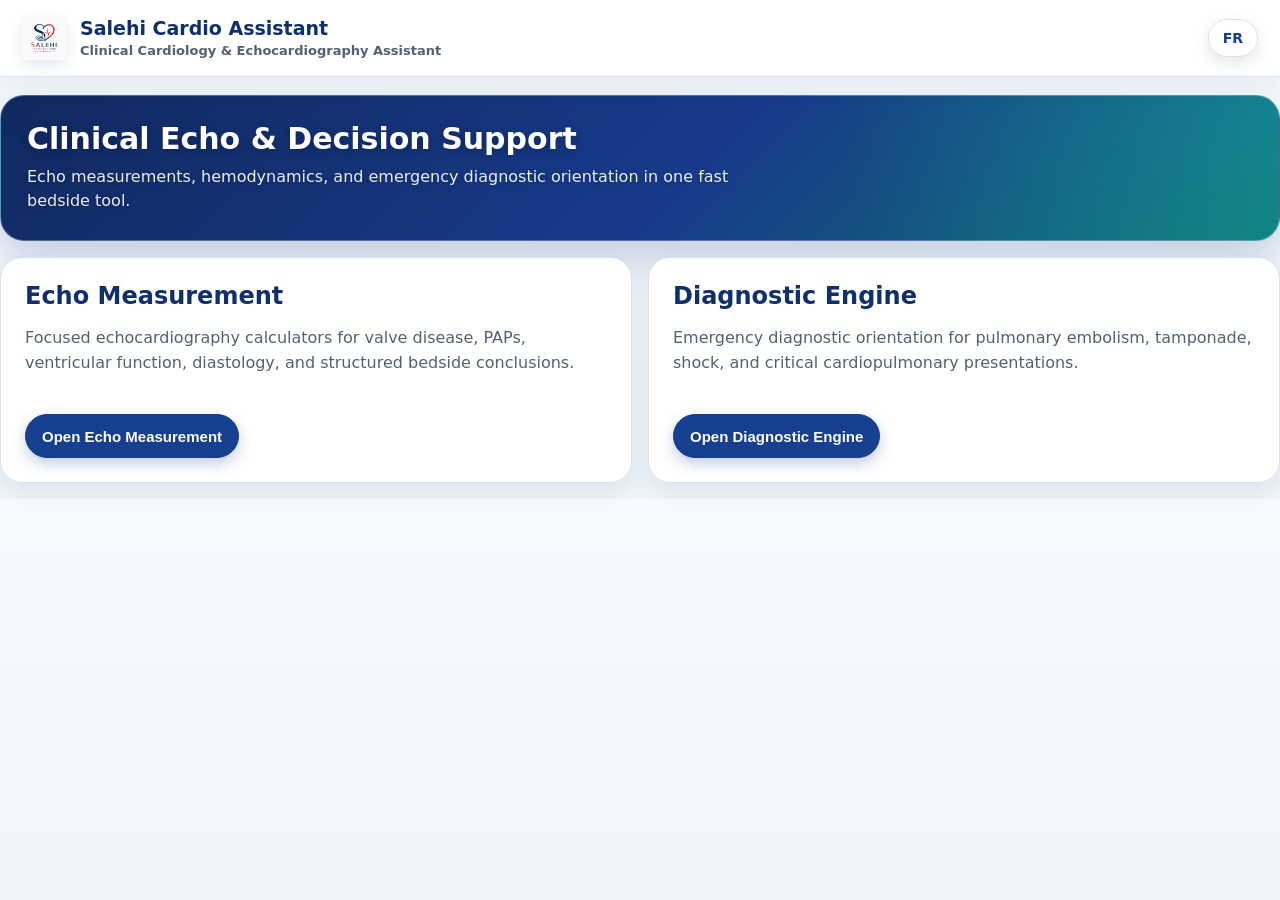
==== commit af03bb66: "Fix helper icon size and hero contrast" ====
--- a/index.html
+++ b/index.html
@@ -906,6 +906,59 @@
         width: 36px;
         height: 36px;
         font-size: 22px;
+      }
+    }
+
+    .home-hero h2 {
+      color: #ffffff !important;
+      text-shadow: 0 2px 8px rgba(0, 0, 0, 0.25);
+    }
+
+    .home-hero p {
+      color: rgba(255, 255, 255, 0.92) !important;
+      text-shadow: 0 1px 5px rgba(0, 0, 0, 0.18);
+    }
+
+    .info-btn {
+      display: inline-flex;
+      align-items: center;
+      justify-content: center;
+      width: 20px;
+      height: 20px;
+      min-width: 20px;
+      min-height: 20px;
+      margin-left: 6px;
+      padding: 0;
+      border: none;
+      border-radius: 50%;
+      background: var(--primary);
+      color: #ffffff;
+      font-size: 12px;
+      font-weight: 800;
+      line-height: 1;
+      vertical-align: middle;
+      cursor: pointer;
+      box-shadow: 0 2px 6px rgba(23, 63, 143, 0.22);
+      transform: none;
+    }
+
+    .info-btn:hover {
+      background: var(--primary-dark);
+      transform: scale(1.04);
+    }
+
+    .info-btn:active {
+      transform: scale(0.94);
+    }
+
+    @media (max-width: 640px) {
+      .info-btn {
+        width: 18px;
+        height: 18px;
+        min-width: 18px;
+        min-height: 18px;
+        font-size: 11px;
+        margin-left: 5px;
       }
     }
   </style>
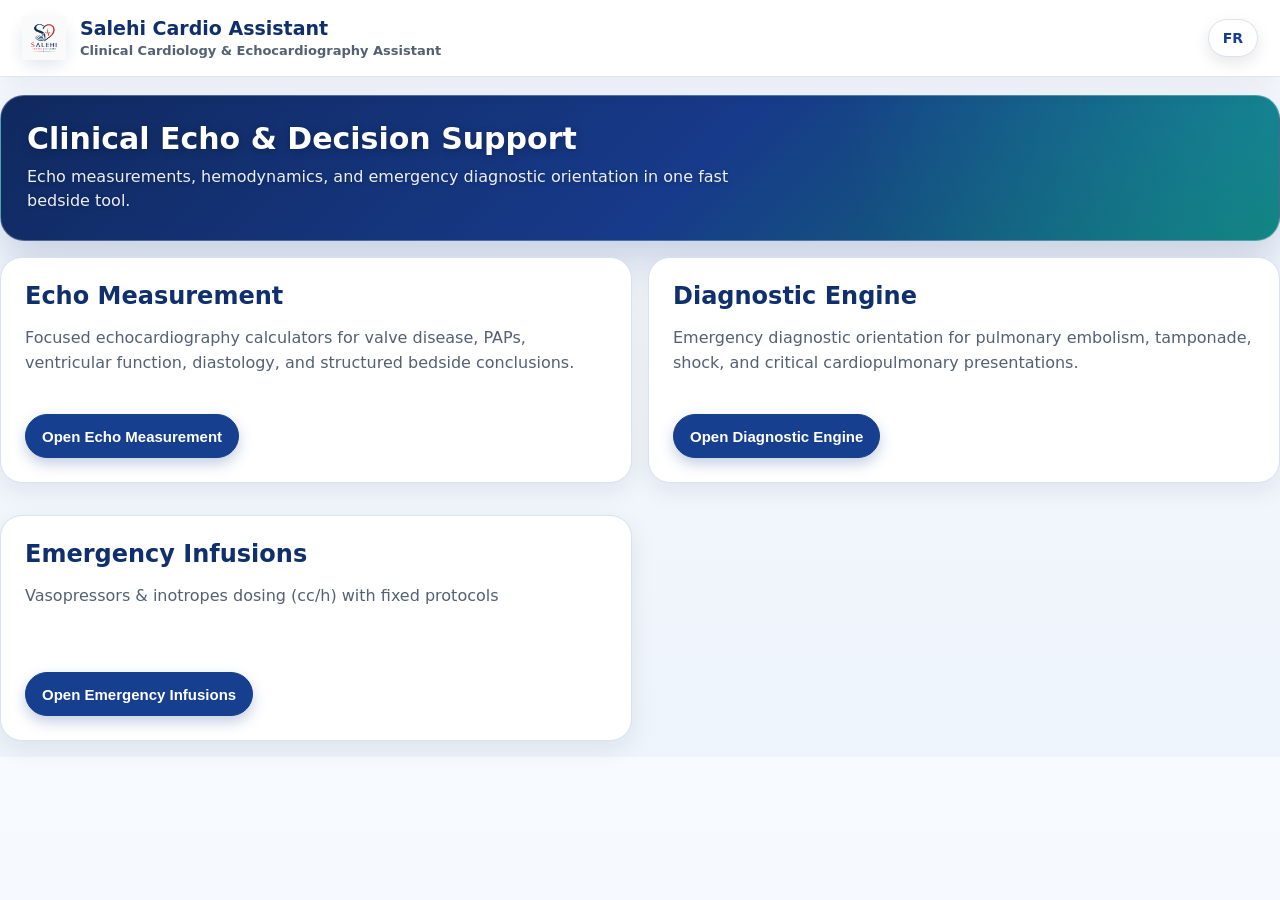
==== commit 26accf40: "Add emergency infusion calculator" ====
--- a/index.html
+++ b/index.html
@@ -1003,8 +1003,53 @@
         <button class="primary module-btn" data-tab="diagnostic">Open Diagnostic Engine</button>
       </div>
     </div>
+
+    <div class="card home-card">
+      <h2>Emergency Infusions</h2>
+      <p class="sub">
+        Vasopressors &amp; inotropes dosing (cc/h) with fixed protocols
+      </p>
+      <div class="actions">
+        <button class="primary module-btn" data-tab="emergency-infusions">Open Emergency Infusions</button>
+      </div>
+    </div>
   </div>
     </section>
+<section id="emergency-infusions" class="panel">
+  <div class="card">
+    <h2>Emergency Infusions</h2>
+    <p class="sub">Vasopressors &amp; inotropes dosing (cc/h) with fixed protocols.</p>
+  </div>
+
+  <div class="grid-2">
+    <div class="card">
+      <h3>Protocol</h3>
+      <label>Drug</label>
+      <select id="inf_drug" onchange="updateInfusionDoseOptions()">
+        <option value="noradrenaline">Noradrenaline</option>
+        <option value="dobutamine">Dobutamine</option>
+        <option value="adrenaline">Adrenaline</option>
+        <option value="amiodarone">Amiodarone</option>
+      </select>
+
+      <label>Weight (kg)</label>
+      <input id="inf_weight" type="number" step="0.1" min="0">
+
+      <label>Target dose</label>
+      <select id="inf_dose"></select>
+
+      <div class="actions">
+        <button class="primary" onclick="calculateEmergencyInfusion()">Calculate</button>
+        <button type="button" class="btn secondary" onclick="resetPanel('emergency-infusions'); updateInfusionDoseOptions();">Reset</button>
+      </div>
+    </div>
+
+    <div class="card">
+      <h3>Result</h3>
+      <div id="inf_results" class="summary-box">Select a protocol and calculate.</div>
+    </div>
+  </div>
+</section>
 <section id="echo-menu" class="panel">
   <div class="card">
     <h2>Echo Measurement</h2>
@@ -2176,6 +2221,116 @@
       });
     }
 
+    const infusionProtocols = {
+      noradrenaline: {
+        drug: 'Noradrenaline',
+        preparation: '4 mg in 50 mL',
+        concentration: '80 µg/mL',
+        concentrationValue: 80,
+        doseUnit: 'µg/kg/min',
+        doses: [0.05, 0.1, 0.2, 0.3, 0.5, 1],
+        note: 'Titrate to MAP ≥ 65 mmHg. Use central line if possible.'
+      },
+      dobutamine: {
+        drug: 'Dobutamine',
+        preparation: '250 mg in 50 mL',
+        concentration: '5000 µg/mL',
+        concentrationValue: 5000,
+        doseUnit: 'µg/kg/min',
+        doses: [2, 5, 10, 15, 20],
+        note: 'Titrate to clinical response and cardiac output targets. Use central line if possible.'
+      },
+      adrenaline: {
+        drug: 'Adrenaline',
+        preparation: '1 mg in 50 mL',
+        concentration: '20 µg/mL',
+        concentrationValue: 20,
+        doseUnit: 'µg/kg/min',
+        doses: [0.02, 0.05, 0.1, 0.2, 0.3],
+        note: 'Titrate to MAP ≥ 65 mmHg. Use central line if possible.'
+      },
+      amiodarone: {
+        drug: 'Amiodarone',
+        preparation: '300 mg in 50 mL',
+        concentration: '6 mg/mL',
+        concentrationValue: 6,
+        doseUnit: '',
+        doses: [
+          { label: 'Loading: 150 mg over 10 min', value: 'loading' },
+          { label: 'Maintenance: 1 mg/min', value: '1' },
+          { label: 'Maintenance: 0.5 mg/min', value: '0.5' }
+        ],
+        note: 'Monitor rhythm, blood pressure, QT interval, and local protocol requirements.'
+      }
+    };
+
+    function updateInfusionDoseOptions() {
+      const drugSelect = document.getElementById('inf_drug');
+      const doseSelect = document.getElementById('inf_dose');
+      if (!drugSelect || !doseSelect) return;
+
+      const drugKey = drugSelect.value || 'noradrenaline';
+      if (!drugSelect.value) drugSelect.value = drugKey;
+      const protocol = infusionProtocols[drugKey] || infusionProtocols.noradrenaline;
+
+      doseSelect.innerHTML = protocol.doses.map(dose => {
+        if (typeof dose === 'object') {
+          return `<option value="${dose.value}">${dose.label}</option>`;
+        }
+        return `<option value="${dose}">${dose} ${protocol.doseUnit}</option>`;
+      }).join('');
+    }
+
+    function calculateEmergencyInfusion() {
+      const drugKey = document.getElementById('inf_drug')?.value || 'noradrenaline';
+      const protocol = infusionProtocols[drugKey];
+      const weight = g('inf_weight');
+      const selectedDose = document.getElementById('inf_dose')?.value;
+
+      if (!protocol || !selectedDose) {
+        s('inf_results', '<div class="alert-item caution">Select a drug and target dose.</div>');
+        return;
+      }
+
+      if (drugKey !== 'amiodarone' && (!weight || weight <= 0)) {
+        s('inf_results', '<div class="alert-item caution">Enter a valid weight in kg.</div>');
+        return;
+      }
+
+      let rate = 0;
+      let patientLine = drugKey === 'amiodarone' && (!weight || weight <= 0)
+        ? 'Weight: not required for this fixed protocol'
+        : `Weight: ${fmt(weight, 1)} kg`;
+      let doseLine = '';
+
+      if (drugKey === 'amiodarone') {
+        if (selectedDose === 'loading') {
+          rate = (150 / protocol.concentrationValue) / (10 / 60);
+          doseLine = 'Loading: 150 mg over 10 min';
+        } else {
+          const mgPerMin = parseFloat(selectedDose);
+          rate = (mgPerMin * 60) / protocol.concentrationValue;
+          doseLine = `${mgPerMin} mg/min`;
+        }
+      } else {
+        const dose = parseFloat(selectedDose);
+        rate = (dose * weight * 60) / protocol.concentrationValue;
+        doseLine = `${dose} ${protocol.doseUnit}`;
+      }
+
+      s('inf_results', `
+        <p><strong>Preparation:</strong><br>${protocol.preparation}</p>
+        <p><strong>Concentration:</strong><br>${protocol.concentration}</p>
+        <p><strong>Patient:</strong><br>${patientLine}</p>
+        <p><strong>Selected dose:</strong><br>${doseLine}</p>
+        <div class="status-box success"><strong>INFUSION RATE:</strong><br>👉 ${fmt(rate, 1)} mL/h</div>
+        <p><strong>Clinical note:</strong><br>${protocol.note}</p>
+        <p class="sub">Clinical decision support only. Always verify doses and local protocols.</p>
+      `);
+    }
+
+    updateInfusionDoseOptions();
+
     function diastolicAssessment(eovere, eprime, lavi, trv) {
       let score = 0;
       if (eovere !== null && eovere > 14) score++;
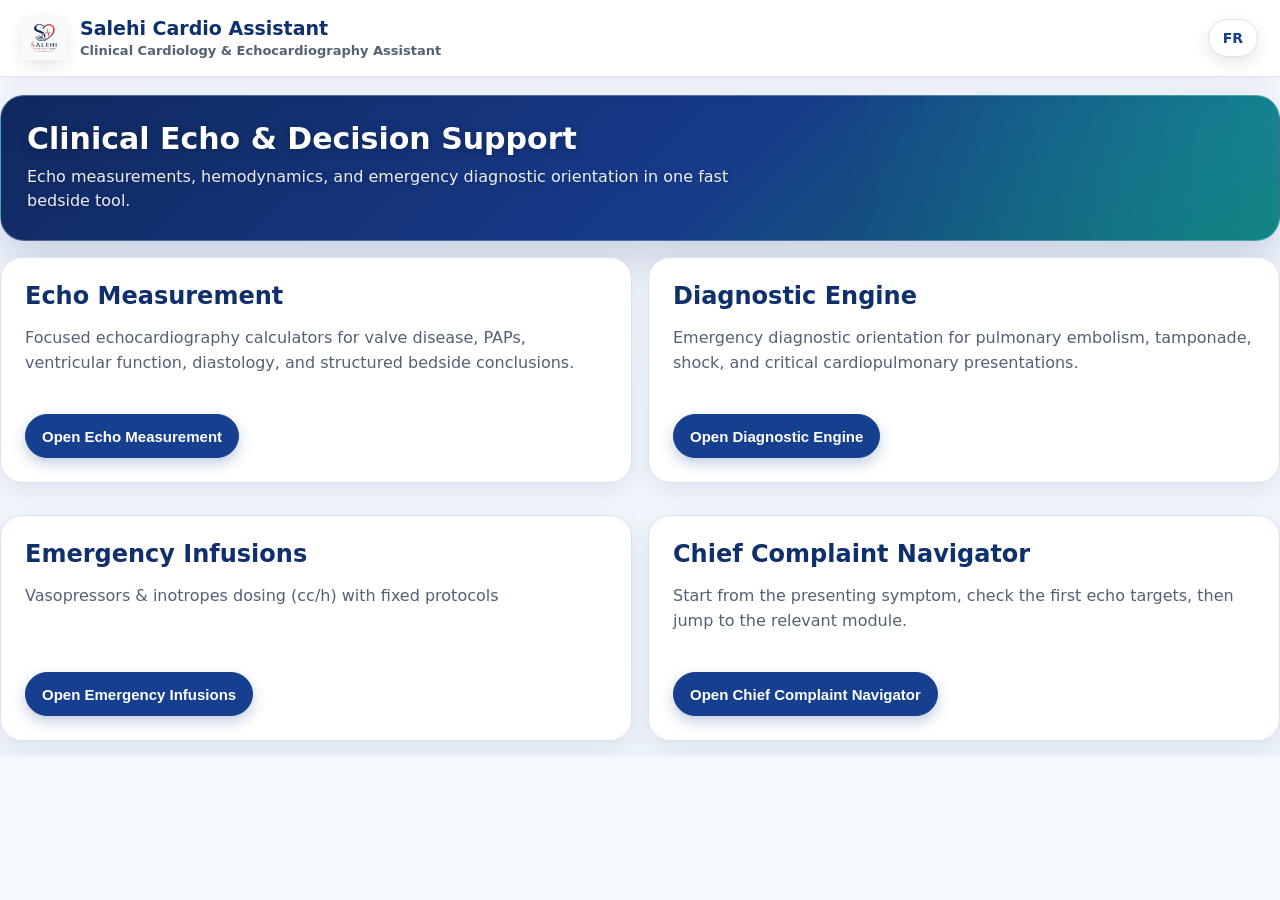
==== commit 1d58bfbf: "Add chief complaint navigator and Wilkins score" ====
--- a/index.html
+++ b/index.html
@@ -1013,8 +1013,104 @@
         <button class="primary module-btn" data-tab="emergency-infusions">Open Emergency Infusions</button>
       </div>
     </div>
+
+    <div class="card home-card">
+      <h2>Chief Complaint Navigator</h2>
+      <p class="sub">
+        Start from the presenting symptom, check the first echo targets, then jump to the relevant module.
+      </p>
+      <div class="actions">
+        <button class="primary module-btn" data-tab="chief-complaint">Open Chief Complaint Navigator</button>
+      </div>
+    </div>
   </div>
     </section>
+<section id="chief-complaint" class="panel">
+  <div class="card">
+    <h2>Chief Complaint Navigator</h2>
+    <p class="sub">Clinical entry point for urgent symptoms before choosing a measurement or diagnostic module.</p>
+    <div class="actions">
+      <button type="button" class="btn secondary" onclick="showPanel('dashboard')">Back</button>
+    </div>
+  </div>
+
+  <div class="grid-2">
+    <div class="card">
+      <h3>Acute dyspnea</h3>
+      <p><strong>Think:</strong> pulmonary edema, pulmonary embolism, tamponade, acute valve disease, LV/RV failure.</p>
+      <p><strong>First echo checks:</strong> LV systolic function <button type="button" class="info-btn" onclick="showInfo('nav_lv_function')">?</button>, RV size/function <button type="button" class="info-btn" onclick="showInfo('nav_rv_function')">?</button>, TR velocity/PAPs <button type="button" class="info-btn" onclick="showInfo('nav_tr_paps')">?</button>, IVC <button type="button" class="info-btn" onclick="showInfo('nav_ivc')">?</button>, pericardial effusion <button type="button" class="info-btn" onclick="showInfo('nav_effusion')">?</button>, lung B-lines if available <button type="button" class="info-btn" onclick="showInfo('nav_blines')">?</button>.</p>
+      <div class="actions">
+        <button class="primary module-btn" data-tab="pulmonary-edema">Pulmonary edema</button>
+        <button class="primary module-btn" data-tab="pe">Pulmonary embolism</button>
+        <button class="primary module-btn" data-tab="tamponade">Tamponade</button>
+        <button class="primary module-btn" data-tab="tr">TR/PAPs</button>
+        <button class="primary module-btn" data-tab="function">Systolic/diastolic function</button>
+      </div>
+    </div>
+
+    <div class="card">
+      <h3>Chest pain</h3>
+      <p><strong>Think:</strong> ACS, aortic stenosis, pulmonary embolism, pericardial disease.</p>
+      <p><strong>First echo checks:</strong> LV regional/global function <button type="button" class="info-btn" onclick="showInfo('nav_lv_function')">?</button>, RV strain <button type="button" class="info-btn" onclick="showInfo('nav_rv_function')">?</button>, pericardial effusion <button type="button" class="info-btn" onclick="showInfo('nav_effusion')">?</button>, severe valvular disease <button type="button" class="info-btn" onclick="showInfo('nav_valves')">?</button>.</p>
+      <div class="actions">
+        <button class="primary module-btn" data-tab="function">Systolic function</button>
+        <button class="primary module-btn" data-tab="as">Aortic stenosis</button>
+        <button class="primary module-btn" data-tab="pe">Pulmonary embolism</button>
+        <button class="primary module-btn" data-tab="tamponade">Tamponade</button>
+      </div>
+    </div>
+
+    <div class="card">
+      <h3>Shock / hypotension</h3>
+      <p><strong>Think:</strong> cardiogenic shock, obstructive shock, hypovolemia, distributive shock.</p>
+      <p><strong>First echo checks:</strong> LV function <button type="button" class="info-btn" onclick="showInfo('nav_lv_function')">?</button>, RV dilation <button type="button" class="info-btn" onclick="showInfo('nav_rv_function')">?</button>, pericardial effusion <button type="button" class="info-btn" onclick="showInfo('nav_effusion')">?</button>, IVC <button type="button" class="info-btn" onclick="showInfo('nav_ivc')">?</button>, VTI/LVOT if available <button type="button" class="info-btn" onclick="showInfo('nav_lvot_vti')">?</button>.</p>
+      <div class="actions">
+        <button class="primary module-btn" data-tab="shock">Shock module</button>
+        <button class="primary module-btn" data-tab="tamponade">Tamponade</button>
+        <button class="primary module-btn" data-tab="pe">Pulmonary embolism</button>
+        <button class="primary module-btn" data-tab="function">Systolic function</button>
+      </div>
+    </div>
+
+    <div class="card">
+      <h3>Syncope</h3>
+      <p><strong>Think:</strong> severe AS, pulmonary embolism, tamponade, rhythm disorder.</p>
+      <p><strong>First echo checks:</strong> AV Vmax/mean gradient/AVA <button type="button" class="info-btn" onclick="showInfo('nav_av_assessment')">?</button>, RV size/function <button type="button" class="info-btn" onclick="showInfo('nav_rv_function')">?</button>, pericardial effusion <button type="button" class="info-btn" onclick="showInfo('nav_effusion')">?</button>, LV function <button type="button" class="info-btn" onclick="showInfo('nav_lv_function')">?</button>.</p>
+      <div class="actions">
+        <button class="primary module-btn" data-tab="as">Aortic stenosis</button>
+        <button class="primary module-btn" data-tab="pe">Pulmonary embolism</button>
+        <button class="primary module-btn" data-tab="tamponade">Tamponade</button>
+        <button class="primary module-btn" data-tab="function">Systolic function</button>
+      </div>
+    </div>
+
+    <div class="card">
+      <h3>Palpitations / atrial fibrillation</h3>
+      <p><strong>Think:</strong> AF with rapid ventricular response, structural heart disease, mitral stenosis, LA dilation, LV dysfunction.</p>
+      <p><strong>First echo checks:</strong> LA size/volume <button type="button" class="info-btn" onclick="showInfo('nav_la_volume')">?</button>, LV function <button type="button" class="info-btn" onclick="showInfo('nav_lv_function')">?</button>, mitral stenosis/regurgitation <button type="button" class="info-btn" onclick="showInfo('nav_mitral_valve')">?</button>, PAPs <button type="button" class="info-btn" onclick="showInfo('nav_tr_paps')">?</button>.</p>
+      <p class="sub">If rheumatic mitral stenosis is present, DOACs are not recommended; VKA is preferred.</p>
+      <div class="actions">
+        <button class="primary module-btn" data-tab="ms">Mitral stenosis</button>
+        <button class="primary module-btn" data-tab="mr">Mitral regurgitation</button>
+        <button class="primary module-btn" data-tab="tr">TR/PAPs</button>
+        <button class="primary module-btn" data-tab="function">Systolic/diastolic function</button>
+      </div>
+    </div>
+
+    <div class="card">
+      <h3>Newly discovered murmur</h3>
+      <p><strong>Think:</strong> AS, AR, MS, MR, TR.</p>
+      <p><strong>First echo checks:</strong> valve morphology <button type="button" class="info-btn" onclick="showInfo('nav_valve_morphology')">?</button>, gradients <button type="button" class="info-btn" onclick="showInfo('nav_gradients')">?</button>, regurgitation severity <button type="button" class="info-btn" onclick="showInfo('nav_regurgitation')">?</button>, chamber impact <button type="button" class="info-btn" onclick="showInfo('nav_chamber_impact')">?</button>, PAPs <button type="button" class="info-btn" onclick="showInfo('nav_tr_paps')">?</button>.</p>
+      <div class="actions">
+        <button class="primary module-btn" data-tab="as">Aortic stenosis</button>
+        <button class="primary module-btn" data-tab="ar">Aortic regurgitation</button>
+        <button class="primary module-btn" data-tab="ms">Mitral stenosis</button>
+        <button class="primary module-btn" data-tab="mr">Mitral regurgitation</button>
+        <button class="primary module-btn" data-tab="tr">TR/PAPs</button>
+      </div>
+    </div>
+  </div>
+</section>
 <section id="emergency-infusions" class="panel">
   <div class="card">
     <h2>Emergency Infusions</h2>
@@ -1024,18 +1120,35 @@
   <div class="grid-2">
     <div class="card">
       <h3>Protocol</h3>
-      <label>Drug</label>
+      <label>
+        Drug
+        <button type="button" class="info-btn" onclick="showInfo('inf_drug_info')">?</button>
+        <span id="inf_drug_specific_info"></span>
+      </label>
       <select id="inf_drug" onchange="updateInfusionDoseOptions()">
-        <option value="noradrenaline">Noradrenaline</option>
-        <option value="dobutamine">Dobutamine</option>
-        <option value="adrenaline">Adrenaline</option>
-        <option value="amiodarone">Amiodarone</option>
+        <optgroup label="Vasopressors / Inotropes">
+          <option value="noradrenaline">Noradrenaline</option>
+          <option value="dobutamine">Dobutamine</option>
+          <option value="adrenaline">Adrenaline</option>
+        </optgroup>
+        <optgroup label="Antiarrhythmic">
+          <option value="amiodarone">Amiodarone</option>
+        </optgroup>
+        <optgroup label="Antihypertensive / Vasodilators">
+          <option value="nicardipine">Nicardipine / Loxen</option>
+          <option value="risordan">Isosorbide dinitrate / Risordan</option>
+        </optgroup>
       </select>
 
-      <label>Weight (kg)</label>
-      <input id="inf_weight" type="number" step="0.1" min="0">
-
-      <label>Target dose</label>
+      <div id="inf_weight_group">
+        <label>Weight (kg)</label>
+        <input id="inf_weight" type="number" step="0.1" min="0">
+      </div>
+
+      <label>
+        Target dose
+        <button type="button" class="info-btn" onclick="showInfo('inf_dose_info')">?</button>
+      </label>
       <select id="inf_dose"></select>
 
       <div class="actions">
@@ -1087,6 +1200,12 @@
       <h3>TR / PAPs</h3>
       <p class="sub">TR Vmax, estimated RAP, PAPs and TR severity support.</p>
       <button class="primary module-btn" data-tab="tr">Open</button>
+    </div>
+
+    <div class="card">
+      <h3>Congenital / Shunts</h3>
+      <p class="sub">ASD/CIA shunt quantification and right-heart impact.</p>
+      <button class="primary module-btn" data-tab="asd">ASD / CIA - Shunt Calculator</button>
     </div>
 
     <div class="card">
@@ -1256,6 +1375,65 @@
           <div id="ms_conclusion" class="summary-box" style="margin-top:12px;">Fill the fields and calculate.</div>
         </div>
       </div>
+
+      <div class="grid-2">
+        <div class="card">
+          <h3>Wilkins Score — Mitral Valve Anatomy</h3>
+          <label>Leaflet mobility <button type="button" class="info-btn" onclick="showInfo('wilkins_mobility')">?</button></label>
+          <select id="wilkins_mobility" onchange="calculateWilkinsScore()">
+            <option value="">Select</option>
+            <option value="1">1 - Highly mobile, only leaflet tips restricted</option>
+            <option value="2">2 - Mid/base motion preserved</option>
+            <option value="3">3 - Forward motion mainly at base</option>
+            <option value="4">4 - Minimal or no forward leaflet motion</option>
+          </select>
+
+          <label>Leaflet thickening <button type="button" class="info-btn" onclick="showInfo('wilkins_thickening')">?</button></label>
+          <select id="wilkins_thickening" onchange="calculateWilkinsScore()">
+            <option value="">Select</option>
+            <option value="1">1 - Near-normal thickness</option>
+            <option value="2">2 - Mild thickening, mainly margins</option>
+            <option value="3">3 - Thickening through entire leaflet</option>
+            <option value="4">4 - Marked thickening of all leaflet tissue</option>
+          </select>
+
+          <label>Leaflet calcification <button type="button" class="info-btn" onclick="showInfo('wilkins_calcification')">?</button></label>
+          <select id="wilkins_calcification" onchange="calculateWilkinsScore()">
+            <option value="">Select</option>
+            <option value="1">1 - Single bright area</option>
+            <option value="2">2 - Scattered leaflet margin brightness</option>
+            <option value="3">3 - Brightness into mid-leaflet</option>
+            <option value="4">4 - Extensive brightness through most leaflet tissue</option>
+          </select>
+
+          <label>Subvalvular thickening <button type="button" class="info-btn" onclick="showInfo('wilkins_subvalvular')">?</button></label>
+          <select id="wilkins_subvalvular" onchange="calculateWilkinsScore()">
+            <option value="">Select</option>
+            <option value="1">1 - Minimal chordal thickening</option>
+            <option value="2">2 - Thickening extends to one-third of chordal length</option>
+            <option value="3">3 - Thickening extends to distal third</option>
+            <option value="4">4 - Extensive thickening/shortening down to papillary muscles</option>
+          </select>
+
+          <label>Mitral regurgitation &gt; moderate? <button type="button" class="info-btn" onclick="showInfo('wilkins_mr')">?</button></label>
+          <select id="wilkins_mr" onchange="calculateWilkinsScore()">
+            <option value="no">No</option>
+            <option value="yes">Yes</option>
+          </select>
+
+          <div class="actions">
+            <button class="primary" onclick="calculateWilkinsScore()">Calculate Wilkins Score</button>
+          </div>
+        </div>
+
+        <div class="card">
+          <h3>Wilkins Interpretation</h3>
+          <div id="wilkins_results" class="result-grid"></div>
+          <div id="wilkins_status" class="status-box neutral">Awaiting Wilkins anatomy data...</div>
+          <div id="wilkins_alerts" class="alerts"></div>
+          <div id="wilkins_conclusion" class="summary-box" style="margin-top:12px;">Always check commissural calcification, LA thrombus, MR severity, valve morphology and clinical context before deciding BMC.</div>
+        </div>
+      </div>
     </section>
         <section id="ar" class="panel">
       <div class="card">
@@ -1316,6 +1494,101 @@
           <div id="tr_alerts" class="alerts"></div>
           <div id="tr_conclusion" class="summary-box" style="margin-top:12px;">Fill the fields and calculate.</div>
         </div>
+      </div>
+    </section>
+
+    <section id="asd" class="panel">
+      <div class="card">
+        <h2>ASD / CIA - Shunt Calculator</h2>
+        <p class="sub">Calculate Qp/Qs, estimate pulmonary pressure, assess right-heart overload and closure risk.</p>
+      </div>
+
+      <div class="grid-2">
+        <div class="card">
+          <h3>Shunt Anatomy</h3>
+          <label>ASD/CIA type <button type="button" class="info-btn" onclick="showInfo('asd_type')">?</button></label>
+          <select id="asd_type">
+            <option value="">Select</option>
+            <option value="secundum">Ostium secundum</option>
+            <option value="primum">Ostium primum</option>
+            <option value="sinus_venosus">Sinus venosus</option>
+            <option value="coronary_sinus">Coronary sinus</option>
+            <option value="unspecified">Unspecified</option>
+          </select>
+
+          <label>ASD/CIA diameter in mm <button type="button" class="info-btn" onclick="showInfo('asd_diameter')">?</button></label>
+          <input id="asd_diameter" type="number" step="0.1">
+
+          <label>Shunt direction <button type="button" class="info-btn" onclick="showInfo('asd_direction')">?</button></label>
+          <select id="asd_direction">
+            <option value="">Select</option>
+            <option value="ltr">Left-to-right</option>
+            <option value="bidir">Bidirectional</option>
+            <option value="rtl">Right-to-left</option>
+          </select>
+
+          <label>Right atrial dilatation <button type="button" class="info-btn" onclick="showInfo('asd_ra_dilation')">?</button></label>
+          <select id="asd_ra_dilation">
+            <option value="">Select</option>
+            <option value="none">None</option>
+            <option value="mild">Mild</option>
+            <option value="moderate">Moderate</option>
+            <option value="severe">Severe</option>
+          </select>
+
+          <label>Right ventricular dilatation <button type="button" class="info-btn" onclick="showInfo('asd_rv_dilation')">?</button></label>
+          <select id="asd_rv_dilation">
+            <option value="">Select</option>
+            <option value="none">None</option>
+            <option value="mild">Mild</option>
+            <option value="moderate">Moderate</option>
+            <option value="severe">Severe</option>
+          </select>
+        </div>
+
+        <div class="card">
+          <h3>Flow and Pressure</h3>
+          <label>RVOT diameter in cm <button type="button" class="info-btn" onclick="showInfo('asd_rvot_diameter')">?</button></label>
+          <input id="asd_rvot_diameter" type="number" step="0.01">
+
+          <label>RVOT VTI in cm <button type="button" class="info-btn" onclick="showInfo('asd_rvot_vti')">?</button></label>
+          <input id="asd_rvot_vti" type="number" step="0.1">
+
+          <label>LVOT diameter in cm <button type="button" class="info-btn" onclick="showInfo('asd_lvot_diameter')">?</button></label>
+          <input id="asd_lvot_diameter" type="number" step="0.01">
+
+          <label>LVOT VTI in cm <button type="button" class="info-btn" onclick="showInfo('asd_lvot_vti')">?</button></label>
+          <input id="asd_lvot_vti" type="number" step="0.1">
+
+          <label>TR Vmax in m/s <button type="button" class="info-btn" onclick="showInfo('asd_tr_vmax')">?</button></label>
+          <input id="asd_tr_vmax" type="number" step="0.1">
+
+          <label>RAP / right atrial pressure in mmHg <button type="button" class="info-btn" onclick="showInfo('asd_rap')">?</button></label>
+          <input id="asd_rap" type="number" step="1">
+
+          <label>TAPSE in mm, optional <button type="button" class="info-btn" onclick="showInfo('asd_tapse')">?</button></label>
+          <input id="asd_tapse" type="number" step="0.1">
+
+          <label>S' RV in cm/s, optional <button type="button" class="info-btn" onclick="showInfo('asd_rv_sprime')">?</button></label>
+          <input id="asd_rv_sprime" type="number" step="0.1">
+
+          <label>SpO2 in %, optional <button type="button" class="info-btn" onclick="showInfo('asd_spo2')">?</button></label>
+          <input id="asd_spo2" type="number" step="1">
+
+          <div class="actions">
+            <button class="primary" onclick="calculateASD()">Calculate ASD/CIA</button>
+            <button type="button" class="btn secondary" onclick="resetASD()">Reset</button>
+            <button type="button" class="btn secondary" onclick="showPanel('echo-menu')">Back</button>
+          </div>
+        </div>
+      </div>
+
+      <div class="card">
+        <h3>Results</h3>
+        <div id="asd_results" class="result-grid"></div>
+        <div id="asd_status" class="status-box neutral">Awaiting data...</div>
+        <div id="asd_alerts" class="alerts"></div>
+        <div id="asd_conclusion" class="summary-box" style="margin-top:12px;">Fill the fields and calculate.</div>
       </div>
     </section>
 
@@ -1895,10 +2168,10 @@
   mr_velocity: "MR peak velocity:\n- Measured using continuous-wave Doppler.\n- Align beam parallel to MR jet.\n- Used in EROA/PISA calculations.",
   mr_vti: "MR VTI:\n- Trace the full CW Doppler envelope of the MR jet.\n- Represents the velocity-time integral of regurgitant flow.",
   vena_contracta_mr: "MR vena contracta:\n- Narrowest part of the MR jet just downstream of the orifice.\n- Use zoomed color Doppler.\n- <3 mm suggests mild MR; >7 mm supports severe MR.",
-  mitral_pht: "Pressure half-time:\n- CW Doppler of transmitral flow.\n- Used to estimate mitral valve area: MVA = 220 / PHT.\n- Less reliable with altered compliance, significant AR, or post-valvuloplasty.",
-  mitral_mean_gradient: "Mitral mean gradient:\n- CW Doppler transmitral gradient.\n- Depends strongly on heart rate and flow.\n- Average several beats, especially in atrial fibrillation.",
-  heart_rate_gradient: "Heart rate:\n- Important when interpreting gradients.\n- Tachycardia increases transmitral gradients and can overestimate severity.",
-  rhythm_gradient: "Rhythm:\n- Atrial fibrillation makes gradients variable.\n- Average multiple beats with similar R-R intervals.",
+  mitral_pht: "Pressure half-time:\n- What: transmitral deceleration time used to estimate MVA = 220 / PHT.\n- View: apical 4-chamber CW Doppler through mitral inflow.\n- Why: supports MS severity grading.\n- Pitfall: unreliable with altered compliance, significant AR, or after valvuloplasty.",
+  mitral_mean_gradient: "Mitral mean gradient:\n- What: average diastolic pressure gradient across the mitral valve.\n- View: apical 4-chamber CW Doppler aligned with inflow.\n- Why: reflects hemodynamic burden.\n- Pitfall: tachycardia, high flow and AF can overestimate severity.",
+  heart_rate_gradient: "Heart rate:\n- What: rhythm speed at the time of gradient measurement.\n- View: ECG/monitor during Doppler acquisition.\n- Why: tachycardia raises transmitral gradients.\n- Pitfall: interpreting gradient without the simultaneous heart rate.",
+  rhythm_gradient: "Rhythm:\n- What: sinus rhythm or AF during Doppler measurement.\n- View: ECG trace while acquiring mitral inflow.\n- Why: AF makes gradients beat-to-beat variable.\n- Pitfall: use several similar R-R beats in AF.",
   ar_pht: "AR pressure half-time:\n- CW Doppler of the aortic regurgitation jet.\n- Short PHT suggests severe AR, but depends on LV compliance and aortic pressure.\n- Use multiparametric assessment.",
   vena_contracta_ar: "AR vena contracta:\n- Narrowest width of the AR jet near the aortic valve.\n- Measure in zoomed color Doppler.\n- Interpret with jet width, flow reversal, LV size, and Doppler.",
   holodiastolic_flow_reversal: "Holodiastolic flow reversal:\n- PW Doppler in descending or abdominal aorta.\n- Holodiastolic reversal supports significant/severe AR.\n- Ensure proper sample position and Doppler scale.",
@@ -1961,7 +2234,45 @@
   edema_pleura: { title: "Pleural Line", body: "Ultrasound view: Anterior and lateral lung zones.\nAssessment: A regular pleural line favors hydrostatic edema; irregular or fragmented pleura suggests ARDS, pneumonia or fibrosis.\nPitfalls: Findings must be integrated with B-lines distribution and clinical context." },
   edema_consolidation: { title: "Consolidation / Air Bronchogram", body: "Ultrasound view: Scan symptomatic and posterior/lateral lung zones when possible.\nClinical value: Consolidation or dynamic air bronchograms favor pneumonia or non-cardiogenic lung disease.\nPitfalls: Atelectasis and infarction can also produce consolidation." },
   edema_cardiogenic: { title: "Cardiogenic Pulmonary Edema", body: "Suggestive findings: Bilateral diffuse B-lines, elevated filling pressures, LV dysfunction or significant valvular disease, LA enlargement, pleural effusion and dilated IVC.\nClinical value: Supports diuretics, vasodilators if hypertensive, and treatment of the cardiac cause.\nPitfalls: Mixed cardiogenic and non-cardiogenic edema can occur." },
-  edema_noncardiogenic: { title: "Non-cardiogenic Pulmonary Edema / ARDS", body: "Suggestive findings: Patchy B-lines, pleural line abnormalities, consolidations, preserved LV filling pressures and no major cardiac cause.\nClinical value: Consider pneumonia, ARDS, sepsis, aspiration or inflammatory lung disease.\nPitfalls: Echo and lung ultrasound must be interpreted with clinical context." }
+  edema_noncardiogenic: { title: "Non-cardiogenic Pulmonary Edema / ARDS", body: "Suggestive findings: Patchy B-lines, pleural line abnormalities, consolidations, preserved LV filling pressures and no major cardiac cause.\nClinical value: Consider pneumonia, ARDS, sepsis, aspiration or inflammatory lung disease.\nPitfalls: Echo and lung ultrasound must be interpreted with clinical context." },
+  asd_type: { title: "ASD/CIA type", body: "Defines anatomical type. Ostium secundum is most common and may be suitable for device closure. Primum, sinus venosus and coronary sinus defects need expert imaging and often surgery." },
+  asd_diameter: { title: "ASD/CIA diameter", body: "Measure maximal defect diameter in mm. Prefer subcostal TTE or bicaval/short-axis TEE views. Avoid relying only on apical 4-chamber because septal dropout can mimic or exaggerate ASD." },
+  asd_direction: { title: "Shunt direction", body: "Color Doppler direction across the interatrial septum. Left-to-right is typical. Bidirectional or right-to-left shunt suggests high right-sided pressure or pulmonary vascular disease." },
+  asd_rvot_diameter: { title: "RVOT diameter", body: "Measured in cm near the pulmonary valve using RVOT/parasternal short-axis views. Used for pulmonary flow Qp. Small diameter errors strongly affect Qp because CSA uses diameter squared." },
+  asd_rvot_vti: { title: "RVOT VTI", body: "Pulsed-wave Doppler VTI in the RVOT, sample volume just proximal to the pulmonary valve. Used to estimate pulmonary flow Qp. Align Doppler parallel to flow." },
+  asd_lvot_diameter: { title: "LVOT diameter", body: "Measured in cm in parasternal long-axis, inner-edge to inner-edge, just below the aortic valve. Used for systemic flow Qs. Diameter error strongly affects Qs." },
+  asd_lvot_vti: { title: "LVOT VTI", body: "Pulsed-wave Doppler VTI in the LVOT, sample volume just below the aortic valve. Used to estimate systemic flow Qs." },
+  asd_tr_vmax: { title: "TR Vmax", body: "Highest tricuspid regurgitation velocity by continuous-wave Doppler. Use multiple views and keep alignment parallel to the jet. Used to estimate PASP/PAPs." },
+  asd_rap: { title: "RAP", body: "Right atrial pressure estimate, usually from IVC diameter and collapsibility. Common values: 3, 8 or 15 mmHg." },
+  asd_ra_dilation: { title: "Right atrial dilatation", body: "RA enlargement supports chronic right-sided volume overload from significant left-to-right shunt." },
+  asd_rv_dilation: { title: "Right ventricular dilatation", body: "RV dilatation is a key marker of hemodynamically significant ASD/CIA. Evaluate RV size in apical 4-chamber focused RV view." },
+  asd_tapse: { title: "TAPSE", body: "TAPSE measures RV longitudinal systolic function by M-mode at the lateral tricuspid annulus. Normal is usually >=17 mm." },
+  asd_rv_sprime: { title: "S' RV", body: "Tissue Doppler systolic velocity at lateral tricuspid annulus. Normal is usually >=9.5 cm/s." },
+  asd_spo2: { title: "SpO2", body: "Low oxygen saturation with bidirectional or right-to-left shunt suggests severe pulmonary hypertension or Eisenmenger physiology. Closure may be dangerous without expert evaluation." },
+  inf_drug_info: { title: "Emergency infusion drug", body: "Choose the drug family according to the clinical situation.\nNoradrenaline, dobutamine and adrenaline are vasoactive drugs used in shock.\nAmiodarone is used for selected tachyarrhythmias.\nNicardipine/Loxen and Risordan are used for hypertensive emergencies or vasodilator strategies.\nAlways verify ECG rhythm, blood pressure, contraindications, monitoring and local protocol." },
+  inf_dose_info: { title: "Target dose", body: "The target dose is not calculated from blood pressure. Start with a safe initial dose, then titrate according to response.\nFor vasopressors/inotropes: titrate to perfusion, MAP target and cardiac output.\nFor nicardipine: titrate gradually according to blood pressure response.\nFor Risordan: titrate according to blood pressure, chest pain and pulmonary edema response.\nContinuous monitoring is required." },
+  inf_nicardipine: { title: "Nicardipine / Loxen", body: "Indication: hypertensive emergency requiring controlled IV blood pressure reduction.\nUsual start: 1–5 mg/h depending on severity and local protocol.\nTitration: increase gradually according to blood pressure response.\nAvoid rapid blood pressure drops.\nCaution: severe aortic stenosis, decompensated heart failure, hypotension, elderly or renal/hepatic impairment." },
+  inf_risordan: { title: "Isosorbide dinitrate / Risordan", body: "Indication: hypertensive pulmonary edema, acute coronary syndrome with hypertension, or vasodilator strategy when appropriate.\nUsual range: 2–10 mg/h, titrated to response.\nMonitor blood pressure and symptoms.\nAvoid/caution: hypotension, right ventricular infarction, severe aortic stenosis, recent PDE5 inhibitor use." },
+  nav_lv_function: { title: "LV systolic function", body: "What: global EF and regional wall motion.\nView: PLAX, PSAX, apical 4- and 2-chamber.\nWhy: identifies pump failure, ACS pattern, or cardiogenic shock.\nPitfall: loading conditions and poor apical views can mislead visual EF." },
+  nav_rv_function: { title: "RV size and function", body: "What: RV dilation, RV/LV ratio, TAPSE/S' and septal shape.\nView: RV-focused apical 4-chamber, PSAX and subcostal.\nWhy: supports PE, RV infarction or pulmonary hypertension physiology.\nPitfall: chronic RV disease can mimic acute strain." },
+  nav_tr_paps: { title: "TR velocity / PAPs", body: "What: CW Doppler TR velocity plus RAP estimate for sPAP.\nView: apical 4-chamber, RV inflow, PSAX or subcostal.\nWhy: screens pulmonary pressure and RV afterload.\nPitfall: poor Doppler alignment underestimates pressure." },
+  nav_ivc: { title: "IVC assessment", body: "What: IVC size and inspiratory collapse as a RAP/volume clue.\nView: subcostal long-axis, 1-2 cm from RA junction.\nWhy: helps distinguish congestion, hypovolemia and obstructive physiology.\nPitfall: ventilation and poor inspiratory effort reduce reliability." },
+  nav_effusion: { title: "Pericardial effusion", body: "What: pericardial fluid and tamponade signs.\nView: PLAX, PSAX, apical and subcostal.\nWhy: urgent reversible cause of shock, dyspnea or chest pain.\nPitfall: loculated effusions and pleural effusions can be confusing." },
+  nav_blines: { title: "Lung B-lines", body: "What: vertical artifacts suggesting interstitial/alveolar fluid.\nView: anterior and lateral lung zones bilaterally.\nWhy: supports pulmonary edema when paired with cardiac findings.\nPitfall: B-lines also occur in ARDS, pneumonia and fibrosis." },
+  nav_valves: { title: "Severe valve disease", body: "What: rapid screen for severe stenosis or regurgitation.\nView: valve-focused PLAX/PSAX/apical views with Doppler.\nWhy: acute valve disease can cause pain, shock or dyspnea.\nPitfall: color jet area alone is not enough for severity." },
+  nav_lvot_vti: { title: "LVOT VTI", body: "What: stroke-distance surrogate for forward flow.\nView: apical 5-chamber PW Doppler just below the aortic valve.\nWhy: low VTI supports low cardiac output in shock.\nPitfall: sample position and Doppler alignment strongly affect values." },
+  nav_av_assessment: { title: "Aortic valve assessment", body: "What: AV Vmax, mean gradient and valve area.\nView: CW Doppler from multiple windows plus PLAX LVOT measurement.\nWhy: severe AS is a key structural cause of syncope.\nPitfall: low-flow states may hide severe AS unless AVA and flow are checked." },
+  nav_la_volume: { title: "LA size / volume", body: "What: LA volume indexed to BSA when possible.\nView: apical 4- and 2-chamber without foreshortening.\nWhy: suggests chronic pressure/volume burden and AF substrate.\nPitfall: acute disease may occur before LA enlargement." },
+  nav_mitral_valve: { title: "Mitral valve screen", body: "What: MS/MR morphology, gradients and regurgitation severity.\nView: PLAX, PSAX, apical 4- and 2-chamber with Doppler.\nWhy: rheumatic MS changes AF anticoagulation decisions.\nPitfall: AF and tachycardia distort MS gradients." },
+  nav_valve_morphology: { title: "Valve morphology", body: "What: leaflet motion, thickening, calcification and prolapse/flail.\nView: PLAX/PSAX and focused apical views.\nWhy: anatomy guides severity and intervention suitability.\nPitfall: poor gain can exaggerate calcification." },
+  nav_gradients: { title: "Valve gradients", body: "What: Doppler-derived pressure gradients across stenotic valves.\nView: CW Doppler aligned from the best window.\nWhy: grades stenosis and hemodynamic burden.\nPitfall: gradients are flow-dependent." },
+  nav_regurgitation: { title: "Regurgitation severity", body: "What: integrated color Doppler, vena contracta, CW density and chamber impact.\nView: valve-focused PLAX/apical views.\nWhy: severe acute regurgitation can decompensate quickly.\nPitfall: eccentric jets are often underestimated by color area." },
+  nav_chamber_impact: { title: "Chamber impact", body: "What: LV/RV/LA/RA dilation or dysfunction caused by valve disease.\nView: standard chamber quantification views.\nWhy: shows chronicity and severity consequence.\nPitfall: chamber size may be normal in acute severe regurgitation." },
+  wilkins_mobility: { title: "Wilkins leaflet mobility", body: "What: 1-4 score for restriction of mitral leaflet motion.\nView: PLAX and PSAX, plus apical views.\nWhy: better mobility favors balloon mitral commissurotomy.\nPitfall: score commissural fusion separately; Wilkins does not fully capture it." },
+  wilkins_thickening: { title: "Wilkins leaflet thickening", body: "What: 1-4 score for leaflet body thickness.\nView: PLAX/PSAX with optimized gain.\nWhy: marked thickening predicts less favorable BMC anatomy.\nPitfall: excess gain can make leaflets look thicker." },
+  wilkins_calcification: { title: "Wilkins leaflet calcification", body: "What: 1-4 score for bright calcified leaflet tissue.\nView: PLAX/PSAX and short-axis commissural inspection.\nWhy: calcification lowers BMC success and raises complication risk.\nPitfall: commissural calcification is especially important even if total score is low." },
+  wilkins_subvalvular: { title: "Wilkins subvalvular thickening", body: "What: 1-4 score for chordal thickening/shortening.\nView: PLAX and apical views following chordae to papillary muscles.\nWhy: severe subvalvular disease limits valve opening after BMC.\nPitfall: foreshortened views can hide chordal involvement." },
+  wilkins_mr: { title: "Mitral regurgitation before BMC", body: "What: check whether MR is more than moderate.\nView: integrated MR assessment in PLAX/apical views with color and CW Doppler.\nWhy: significant MR is a major unfavorable/contraindication factor for BMC.\nPitfall: eccentric MR may be underestimated." }
 };
 
 function showInfo(key) {
@@ -2228,6 +2539,8 @@
         concentration: '80 µg/mL',
         concentrationValue: 80,
         doseUnit: 'µg/kg/min',
+        requiresWeight: true,
+        rateMode: 'weight',
         doses: [0.05, 0.1, 0.2, 0.3, 0.5, 1],
         note: 'Titrate to MAP ≥ 65 mmHg. Use central line if possible.'
       },
@@ -2237,6 +2550,8 @@
         concentration: '5000 µg/mL',
         concentrationValue: 5000,
         doseUnit: 'µg/kg/min',
+        requiresWeight: true,
+        rateMode: 'weight',
         doses: [2, 5, 10, 15, 20],
         note: 'Titrate to clinical response and cardiac output targets. Use central line if possible.'
       },
@@ -2246,6 +2561,8 @@
         concentration: '20 µg/mL',
         concentrationValue: 20,
         doseUnit: 'µg/kg/min',
+        requiresWeight: true,
+        rateMode: 'weight',
         doses: [0.02, 0.05, 0.1, 0.2, 0.3],
         note: 'Titrate to MAP ≥ 65 mmHg. Use central line if possible.'
       },
@@ -2255,23 +2572,65 @@
         concentration: '6 mg/mL',
         concentrationValue: 6,
         doseUnit: '',
+        requiresWeight: false,
+        rateMode: 'amiodarone',
         doses: [
           { label: 'Loading: 150 mg over 10 min', value: 'loading' },
           { label: 'Maintenance: 1 mg/min', value: '1' },
           { label: 'Maintenance: 0.5 mg/min', value: '0.5' }
         ],
         note: 'Monitor rhythm, blood pressure, QT interval, and local protocol requirements.'
+      },
+      nicardipine: {
+        drug: 'Nicardipine / Loxen',
+        preparation: '10 mg in 50 mL',
+        concentration: '0.2 mg/mL',
+        concentrationValue: 0.2,
+        doseUnit: 'mg/h',
+        requiresWeight: false,
+        rateMode: 'hourly',
+        doses: [1, 2, 3, 5, 7.5, 10, 15],
+        note: 'Titrate gradually according to blood pressure response. Avoid rapid blood pressure drops.'
+      },
+      risordan: {
+        drug: 'Isosorbide dinitrate / Risordan',
+        preparation: '50 mg in 50 mL',
+        concentration: '1 mg/mL',
+        concentrationValue: 1,
+        doseUnit: 'mg/h',
+        requiresWeight: false,
+        rateMode: 'hourly',
+        doses: [1, 2, 5, 10, 12, 20],
+        note: 'Titrate according to blood pressure, chest pain, and pulmonary edema response.'
       }
     };
 
     function updateInfusionDoseOptions() {
       const drugSelect = document.getElementById('inf_drug');
       const doseSelect = document.getElementById('inf_dose');
+      const weightGroup = document.getElementById('inf_weight_group');
+      const weightInput = document.getElementById('inf_weight');
+      const specificInfo = document.getElementById('inf_drug_specific_info');
       if (!drugSelect || !doseSelect) return;
 
       const drugKey = drugSelect.value || 'noradrenaline';
       if (!drugSelect.value) drugSelect.value = drugKey;
       const protocol = infusionProtocols[drugKey] || infusionProtocols.noradrenaline;
+
+      if (weightGroup) {
+        weightGroup.style.display = protocol.requiresWeight ? '' : 'none';
+      }
+      if (weightInput) {
+        weightInput.disabled = !protocol.requiresWeight;
+        if (!protocol.requiresWeight) weightInput.value = '';
+      }
+      if (specificInfo) {
+        specificInfo.innerHTML = drugKey === 'nicardipine'
+          ? `<button type="button" class="info-btn" onclick="showInfo('inf_nicardipine')">?</button>`
+          : drugKey === 'risordan'
+            ? `<button type="button" class="info-btn" onclick="showInfo('inf_risordan')">?</button>`
+            : '';
+      }
 
       doseSelect.innerHTML = protocol.doses.map(dose => {
         if (typeof dose === 'object') {
@@ -2292,18 +2651,18 @@
         return;
       }
 
-      if (drugKey !== 'amiodarone' && (!weight || weight <= 0)) {
+      if (protocol.requiresWeight && (!weight || weight <= 0)) {
         s('inf_results', '<div class="alert-item caution">Enter a valid weight in kg.</div>');
         return;
       }
 
       let rate = 0;
-      let patientLine = drugKey === 'amiodarone' && (!weight || weight <= 0)
+      let patientLine = !protocol.requiresWeight
         ? 'Weight: not required for this fixed protocol'
         : `Weight: ${fmt(weight, 1)} kg`;
       let doseLine = '';
 
-      if (drugKey === 'amiodarone') {
+      if (protocol.rateMode === 'amiodarone') {
         if (selectedDose === 'loading') {
           rate = (150 / protocol.concentrationValue) / (10 / 60);
           doseLine = 'Loading: 150 mg over 10 min';
@@ -2312,6 +2671,10 @@
           rate = (mgPerMin * 60) / protocol.concentrationValue;
           doseLine = `${mgPerMin} mg/min`;
         }
+      } else if (protocol.rateMode === 'hourly') {
+        const dose = parseFloat(selectedDose);
+        rate = dose / protocol.concentrationValue;
+        doseLine = `${dose} ${protocol.doseUnit}`;
       } else {
         const dose = parseFloat(selectedDose);
         rate = (dose * weight * 60) / protocol.concentrationValue;
@@ -2583,6 +2946,50 @@
       s('ms_conclusion', 'Fill the fields and calculate.');
     }
 
+    function calculateWilkinsScore() {
+      const ids = ['wilkins_mobility', 'wilkins_thickening', 'wilkins_calcification', 'wilkins_subvalvular'];
+      const scores = ids.map(id => {
+        const el = document.getElementById(id);
+        return el ? parseInt(el.value, 10) : NaN;
+      });
+
+      if (scores.some(Number.isNaN)) {
+        s('wilkins_results', '');
+        s('wilkins_alerts', '');
+        status('wilkins_status', 'warning', 'Select the four Wilkins components.');
+        s('wilkins_conclusion', 'Always check commissural calcification, LA thrombus, MR severity, valve morphology and clinical context before deciding BMC.');
+        return;
+      }
+
+      const total = scores.reduce((sum, value) => sum + value, 0);
+      const mrMoreThanModerate = document.getElementById('wilkins_mr')?.value === 'yes';
+      renderWilkinsInterpretation(total, mrMoreThanModerate);
+    }
+
+    function renderWilkinsInterpretation(total, mrMoreThanModerate) {
+      let klass = 'success';
+      let message = 'Score <= 8: anatomy usually favorable for balloon mitral commissurotomy if no contraindication.';
+
+      if (total >= 9 && total <= 10) {
+        klass = 'warning';
+        message = 'Score 9-10: intermediate anatomy; decision depends on commissures, MR severity, thrombus, and clinical context.';
+      }
+      if (total > 10) {
+        klass = 'danger';
+        message = 'Score > 10: anatomy usually unfavorable for balloon mitral commissurotomy.';
+      }
+
+      const alerts = [];
+      if (mrMoreThanModerate) {
+        alerts.push(alertBox('danger', 'Significant mitral regurgitation is a major unfavorable/contraindication factor for balloon mitral commissurotomy. Reassess anatomy and indication.'));
+      }
+
+      s('wilkins_results', metric('Wilkins total', total, '/16'));
+      status('wilkins_status', klass, message);
+      s('wilkins_alerts', alerts.join(''));
+      s('wilkins_conclusion', 'Always check commissural calcification, LA thrombus, MR severity, valve morphology and clinical context before deciding BMC.');
+    }
+
     function calculateAR() {
       const pht = g('ar_pht');
       const vc = g('ar_vc');
@@ -2681,6 +3088,114 @@
       s('tr_alerts', '');
       status('tr_status', 'neutral', 'Awaiting data...');
       s('tr_conclusion', 'Fill the fields and calculate.');
+    }
+
+    function calculateASD() {
+      const rvotDiameter = g('asd_rvot_diameter');
+      const rvotVti = g('asd_rvot_vti');
+      const lvotDiameter = g('asd_lvot_diameter');
+      const lvotVti = g('asd_lvot_vti');
+      const trVmax = g('asd_tr_vmax');
+      const rap = g('asd_rap');
+      const tapse = g('asd_tapse');
+      const rvSprime = g('asd_rv_sprime');
+      const spo2 = g('asd_spo2');
+      const direction = document.getElementById('asd_direction').value;
+      const raDilation = document.getElementById('asd_ra_dilation').value;
+      const rvDilation = document.getElementById('asd_rv_dilation').value;
+
+      const qpReady = [rvotDiameter, rvotVti, lvotDiameter, lvotVti].every(v => v !== null);
+      const papsReady = trVmax !== null && rap !== null;
+      const rvotCsa = qpReady ? Math.PI * Math.pow(rvotDiameter / 2, 2) : null;
+      const lvotCsa = qpReady ? Math.PI * Math.pow(lvotDiameter / 2, 2) : null;
+      const qp = qpReady ? rvotCsa * rvotVti : null;
+      const qs = qpReady ? lvotCsa * lvotVti : null;
+      const qpqs = qpReady && qs > 0 ? qp / qs : null;
+      const paps = papsReady ? 4 * Math.pow(trVmax, 2) + rap : null;
+      const alerts = [];
+
+      let shuntCategory = 'Enter RVOT diameter, RVOT VTI, LVOT diameter and LVOT VTI to calculate Qp/Qs.';
+      let klass = 'neutral';
+      if (qpqs !== null) {
+        if (qpqs < 1.5) {
+          shuntCategory = 'Small or non-hemodynamically significant shunt.';
+          klass = 'success';
+        } else if (qpqs < 2.0) {
+          shuntCategory = 'Hemodynamically significant shunt.';
+          klass = 'warning';
+        } else {
+          shuntCategory = 'Large shunt.';
+          klass = 'danger';
+        }
+      }
+
+      const overloadPresent = ['moderate', 'severe'].includes(raDilation) || ['moderate', 'severe'].includes(rvDilation);
+      const rightHeartImpact = overloadPresent ? 'Right-heart volume overload is present.' : 'No moderate/severe right-heart dilatation entered.';
+      if (overloadPresent) alerts.push(alertBox('warning', 'Right-heart volume overload is present.'));
+
+      let conclusion = qpqs === null
+        ? 'Enter RVOT diameter, RVOT VTI, LVOT diameter and LVOT VTI to calculate Qp/Qs.'
+        : shuntCategory;
+
+      if (qpqs !== null && qpqs >= 1.5 && ['mild', 'moderate', 'severe'].includes(rvDilation) && direction === 'ltr') {
+        conclusion = 'ASD/CIA likely hemodynamically significant. Closure discussion is indicated if anatomy and pulmonary vascular resistance are suitable.';
+      }
+
+      if (!papsReady) {
+        alerts.push(alertBox('warning', 'Enter TR Vmax and RAP to estimate PASP/PAPs.'));
+      } else if (paps >= 40) {
+        alerts.push(alertBox('warning', 'Pulmonary hypertension suspected. PVR assessment by right-heart catheterization may be required before closure.'));
+      }
+
+      if (direction === 'rtl') {
+        klass = 'danger';
+        alerts.push(alertBox('danger', 'Right-to-left shunt suggests severe pulmonary hypertension or Eisenmenger physiology. Do not close ASD/CIA before expert evaluation and right-heart catheterization.'));
+      }
+
+      if (direction === 'bidir') {
+        if (klass !== 'danger') klass = 'warning';
+        alerts.push(alertBox('warning', 'Bidirectional shunt requires caution. Assess pulmonary pressures and PVR before closure.'));
+      }
+
+      if (spo2 !== null && spo2 < 92) {
+        alerts.push(alertBox('danger', 'Low oxygen saturation suggests clinically significant right-to-left component or pulmonary vascular disease.'));
+      }
+
+      if (tapse !== null && tapse < 17) {
+        alerts.push(alertBox('warning', 'Reduced RV longitudinal systolic function.'));
+      }
+
+      if (rvSprime !== null && rvSprime < 9.5) {
+        alerts.push(alertBox('warning', 'Reduced RV systolic tissue Doppler velocity.'));
+      }
+
+      s('asd_results',
+        metric('RVOT CSA', rvotCsa === null ? '—' : fmt(rvotCsa), 'cm²') +
+        metric('LVOT CSA', lvotCsa === null ? '—' : fmt(lvotCsa), 'cm²') +
+        metric('Qp', qp === null ? '—' : fmt(qp), 'mL') +
+        metric('Qs', qs === null ? '—' : fmt(qs), 'mL') +
+        metric('Qp/Qs', qpqs === null ? '—' : fmt(qpqs), '') +
+        metric('PASP/PAPs', paps === null ? '—' : fmt(paps, 0), 'mmHg') +
+        metric('Shunt category', shuntCategory, '') +
+        metric('Right-heart impact', rightHeartImpact, '')
+      );
+
+      status('asd_status', klass, qpqs === null ? 'Qp/Qs awaiting data.' : shuntCategory);
+      s('asd_alerts', alerts.join(''));
+      s('asd_conclusion', conclusion);
+    }
+
+    function resetASD() {
+      resetFields([
+        'asd_type', 'asd_diameter', 'asd_direction',
+        'asd_rvot_diameter', 'asd_rvot_vti', 'asd_lvot_diameter', 'asd_lvot_vti',
+        'asd_tr_vmax', 'asd_rap', 'asd_ra_dilation', 'asd_rv_dilation',
+        'asd_tapse', 'asd_rv_sprime', 'asd_spo2'
+      ]);
+      s('asd_results', '');
+      s('asd_alerts', '');
+      status('asd_status', 'neutral', 'Awaiting data...');
+      s('asd_conclusion', 'Fill the fields and calculate.');
     }
 
    function calculateFunction() {
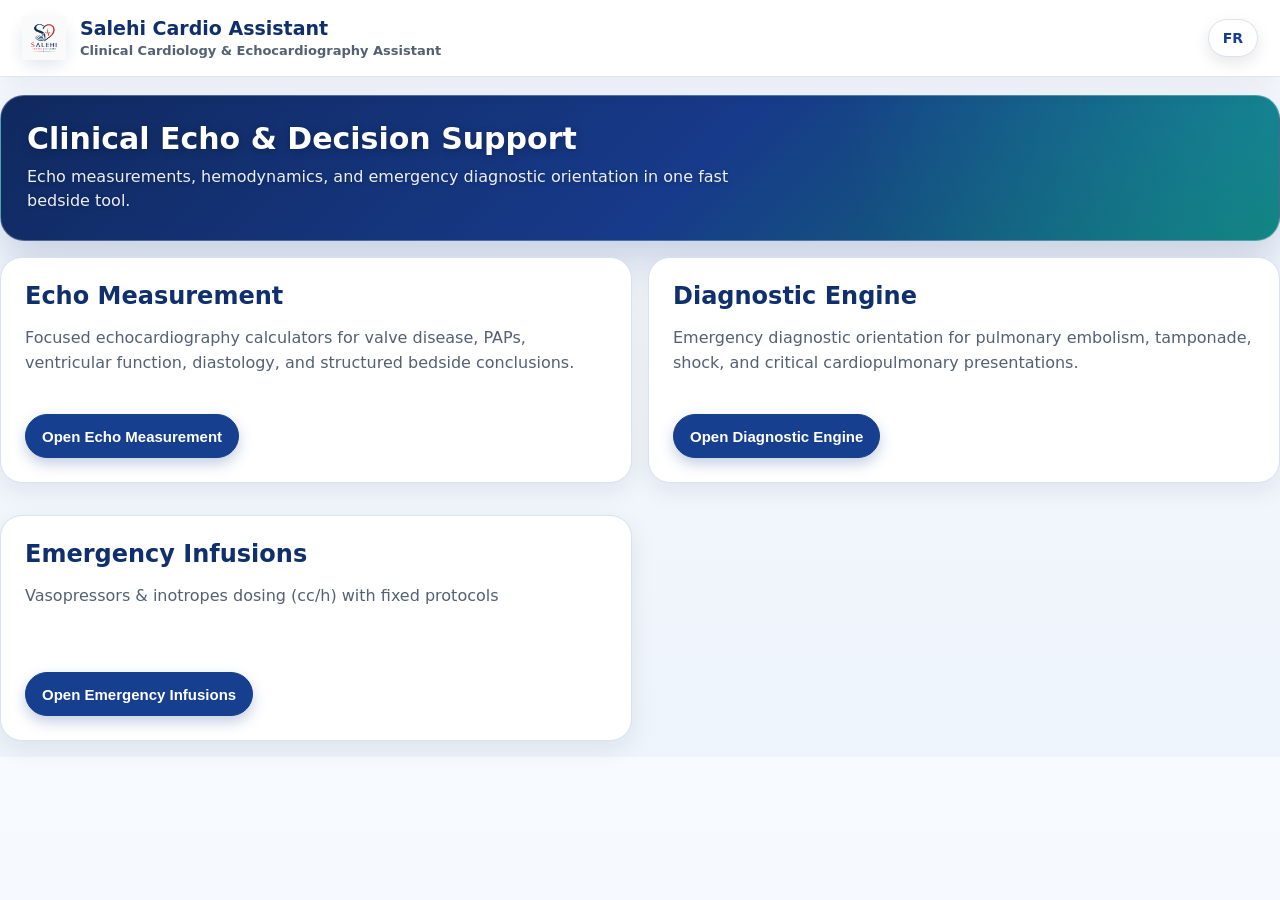
==== commit fe3be787: "Place complaint navigator in diagnostic engine" ====
--- a/index.html
+++ b/index.html
@@ -1014,15 +1014,6 @@
       </div>
     </div>
 
-    <div class="card home-card">
-      <h2>Chief Complaint Navigator</h2>
-      <p class="sub">
-        Start from the presenting symptom, check the first echo targets, then jump to the relevant module.
-      </p>
-      <div class="actions">
-        <button class="primary module-btn" data-tab="chief-complaint">Open Chief Complaint Navigator</button>
-      </div>
-    </div>
   </div>
     </section>
 <section id="chief-complaint" class="panel">
@@ -1258,6 +1249,13 @@
   </p>
   <button class="primary module-btn" data-tab="pulmonary-edema">Open</button>
 </div>
+    <div class="card">
+      <h3>Chief Complaint Navigator</h3>
+      <p class="sub">
+        Start from the presenting symptom, check first echo targets, then open the relevant diagnostic or echo module.
+      </p>
+      <button class="primary module-btn" data-tab="chief-complaint">Open</button>
+    </div>
   </div>
 </section>
     <section id="as" class="panel">
